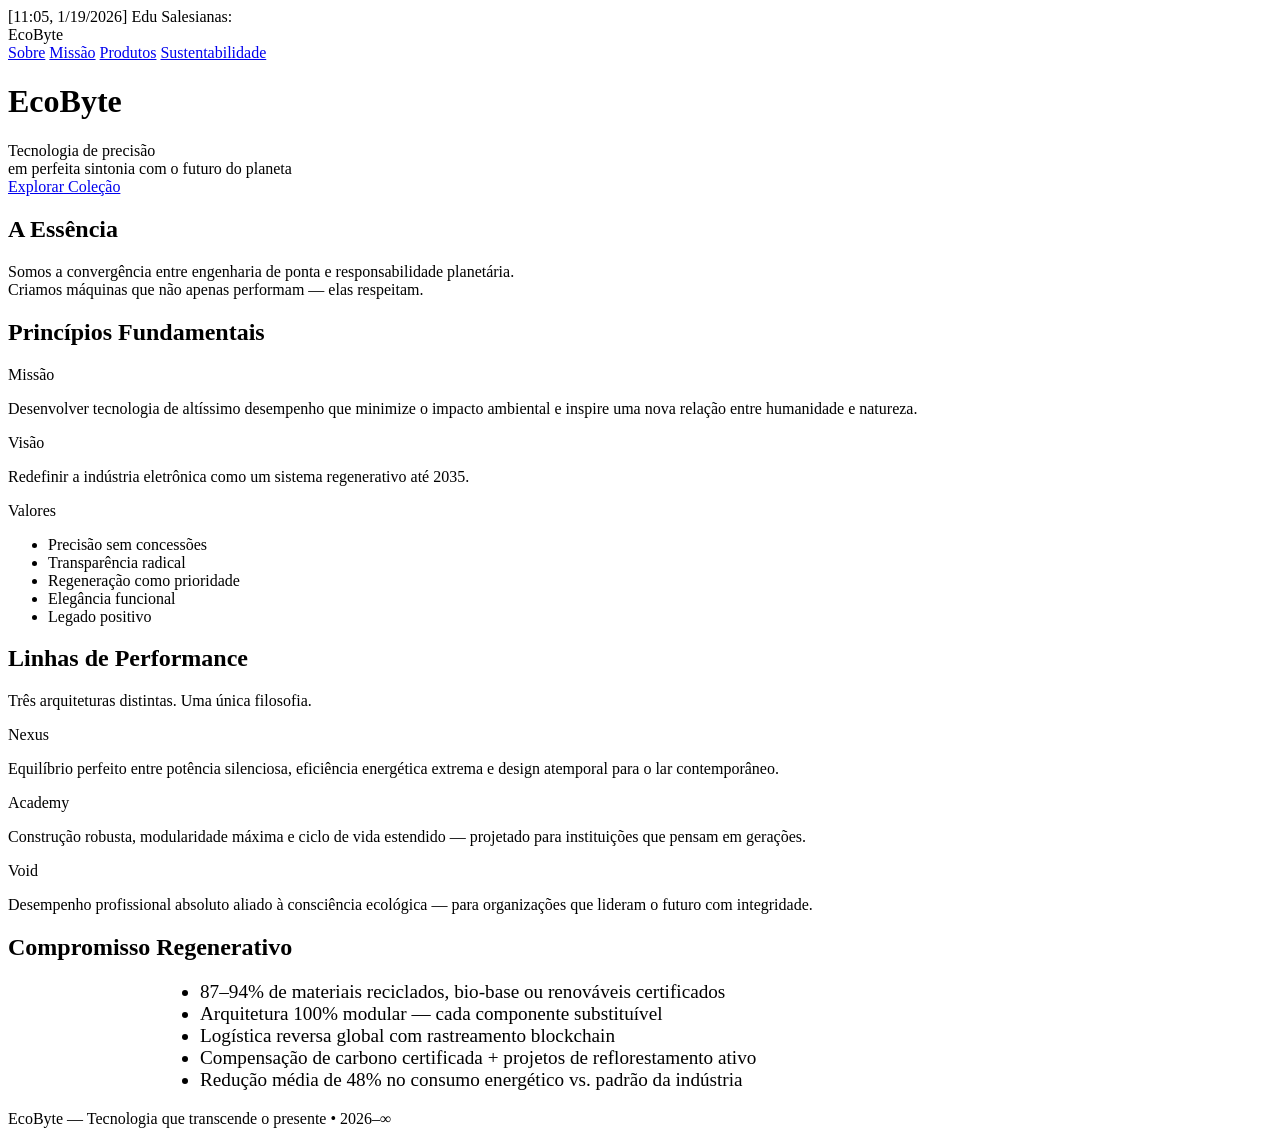
==== index.html @ 2ab2af21 "Update and rename ecobyte.index.html to index.html" ====
[11:05, 1/19/2026] Edu Salesianas: <!DOCTYPE html>
<html lang="pt-BR">
<head>
  <meta charset="UTF-8" />
  <meta name="viewport" content="width=device-width, initial-scale=1.0"/>
  <title>EcoByte • Tecnologia Consciente</title>

  <link rel="preconnect" href="https://fonts.googleapis.com">
  <link rel="preconnect" href="https://fonts.gstatic.com" crossorigin>
  <link href="https://fonts.googleapis.com/css2?family=Syne:wght@400;500;600;700;800&family=Space+Grotesk:wght@300;400;500;600;700&display=swap" rel="stylesheet">

  <style>
    :root {
      --cyan-deep:     #00c2d1;
      --cyan-medium:   #00e0f0;
      --cyan-soft:     #4df0ff;
      --dark-bg:       #0a1115;
      --dark-900:      #0f1a22;
      --dark-800:      #15252f;
      --text-primary:  #f0f9ff;
      --text-secondary:#a3c9d4;…
[11:05, 1/19/2026] Edu Salesianas: <!DOCTYPE html>
<html lang="pt-BR">
<head>
  <meta charset="UTF-8" />
  <meta name="viewport" content="width=device-width, initial-scale=1.0"/>
  <title>EcoByte • Tecnologia Consciente</title>

  <link rel="preconnect" href="https://fonts.googleapis.com">
  <link rel="preconnect" href="https://fonts.gstatic.com" crossorigin>
  <link href="https://fonts.googleapis.com/css2?family=Syne:wght@400;500;600;700;800&family=Space+Grotesk:wght@300;400;500;600;700&display=swap" rel="stylesheet">

  <style>
    :root {
      --cyan-deep:     #00c2d1;
      --cyan-medium:   #00e0f0;
      --cyan-soft:     #4df0ff;
      --dark-bg:       #0a1115;
      --dark-900:      #0f1a22;
      --dark-800:      #15252f;
      --text-primary:  #f0f9ff;
      --text-secondary:#a3c9d4;
      --accent-glow:   rgba(0, 194, 209, 0.18);
    }

    * {
      margin: 0;
      padding: 0;
      box-sizing: border-box;
    }

    body {
      background: var(--dark-bg);
      color: var(--text-primary);
      font-family: 'Space Grotesk', system-ui, sans-serif;
      line-height: 1.6;
      overflow-x: hidden;
    }

    /* Subtle animated background */
    body::before {
      content: "";
      position: fixed;
      inset: 0;
      background: radial-gradient(circle at 20% 30%, var(--accent-glow) 0%, transparent 40%),
                  radial-gradient(circle at 80% 70%, rgba(77,240,255,0.08) 0%, transparent 45%);
      pointer-events: none;
      z-index: -1;
      animation: breathe 18s ease-in-out infinite alternate;
    }

    @keyframes breathe {
      0%   { opacity: 0.6; transform: scale(1); }
      100% { opacity: 0.9; transform: scale(1.05); }
    }

    /* Navigation - Elegant & Minimal */
    nav {
      position: fixed;
      top: 0;
      left: 0;
      right: 0;
      height: 90px;
      display: flex;
      align-items: center;
      justify-content: space-between;
      padding: 0 7vw;
      background: rgba(10,17,21,0.75);
      backdrop-filter: blur(16px);
      border-bottom: 1px solid rgba(0,194,209,0.12);
      z-index: 1000;
      transition: all 0.4s ease;
    }

    nav.scrolled {
      background: rgba(10,17,21,0.92);
      height: 80px;
    }

    .logo {
      font-family: 'Syne', sans-serif;
      font-size: 2.1rem;
      font-weight: 800;
      letter-spacing: -1px;
      background: linear-gradient(90deg, var(--cyan-deep), var(--cyan-medium));
      -webkit-background-clip: text;
      background-clip: text;
      color: transparent;
    }

    .nav-links {
      display: flex;
      gap: 4.2rem;
    }

    .nav-links a {
      color: var(--text-secondary);
      text-decoration: none;
      font-weight: 500;
      font-size: 1.05rem;
      letter-spacing: 0.5px;
      position: relative;
      transition: color 0.4s ease;
    }

    .nav-links a::after {
      content: '';
      position: absolute;
      width: 0;
      height: 1.5px;
      bottom: -6px;
      left: 0;
      background: var(--cyan-medium);
      transition: width 0.5s cubic-bezier(0.22, 0.61, 0.36, 1);
    }

    .nav-links a:hover,
    .nav-links a.active {
      color: var(--text-primary);
    }

    .nav-links a:hover::after,
    .nav-links a.active::after {
      width: 100%;
    }

    /* Hero */
    .hero {
      min-height: 100vh;
      display: flex;
      align-items: center;
      justify-content: center;
      text-align: center;
      padding: 0 6vw;
    }

    .hero-content {
      max-width: 980px;
    }

    .hero h1 {
      font-family: 'Syne', sans-serif;
      font-size: clamp(4.2rem, 10vw, 8.8rem);
      font-weight: 800;
      line-height: 0.88;
      letter-spacing: -3px;
      background: linear-gradient(90deg, #ffffff, var(--cyan-soft), #ffffff);
      -webkit-background-clip: text;
      background-clip: text;
      color: transparent;
      margin-bottom: 1.8rem;
    }

    .hero .subtitle {
      font-size: clamp(1.5rem, 3.5vw, 2.1rem);
      color: var(--text-secondary);
      font-weight: 300;
      max-width: 720px;
      margin: 0 auto 3.5rem;
      letter-spacing: 0.8px;
    }

    .btn-premium {
      display: inline-block;
      padding: 1.1rem 3rem;
      background: transparent;
      border: 1.5px solid var(--cyan-deep);
      color: var(--cyan-medium);
      font-family: 'Syne', sans-serif;
      font-weight: 600;
      font-size: 1.15rem;
      letter-spacing: 2px;
      text-transform: uppercase;
      text-decoration: none;
      transition: all 0.5s cubic-bezier(0.22, 0.61, 0.36, 1);
      position: relative;
      overflow: hidden;
    }

    .btn-premium::before {
      content: '';
      position: absolute;
      top: 0;
      left: -100%;
      width: 100%;
      height: 100%;
      background: linear-gradient(90deg, transparent, rgba(0,194,209,0.15), transparent);
      transition: left 0.7s ease;
    }

    .btn-premium:hover::before {
      left: 100%;
    }

    .btn-premium:hover {
      color: white;
      background: rgba(0,194,209,0.12);
      box-shadow: 0 0 40px rgba(0,194,209,0.25);
    }

    /* Sections */
    section {
      padding: 14vh 7vw;
      max-width: 1400px;
      margin: 0 auto;
    }

    h2 {
      font-family: 'Syne', sans-serif;
      font-size: clamp(3.4rem, 7vw, 6.2rem);
      font-weight: 800;
      color: transparent;
      background: linear-gradient(90deg, var(--cyan-deep), var(--cyan-medium));
      -webkit-background-clip: text;
      background-clip: text;
      margin-bottom: 3.5rem;
      line-height: 0.9;
    }

    .section-lead {
      font-size: 1.35rem;
      color: var(--text-secondary);
      max-width: 780px;
      margin-bottom: 4rem;
      font-weight: 300;
      line-height: 1.7;
    }

    /* Cards - Glassmorphism elegant */
    .cards-grid {
      display: grid;
      grid-template-columns: repeat(auto-fit, minmax(380px, 1fr));
      gap: 3rem;
    }

    .card-glass {
      background: rgba(21,37,47,0.45);
      backdrop-filter: blur(16px);
      border: 1px solid rgba(0,194,209,0.18);
      border-radius: 8px;
      padding: 2.8rem;
      transition: all 0.5s ease;
    }

    .card-glass:hover {
      transform: translateY(-12px);
      border-color: var(--cyan-medium);
      box-shadow: 0 20px 60px rgba(0,194,209,0.15);
    }

    .card-title {
      font-family: 'Syne', sans-serif;
      font-size: 2.1rem;
      font-weight: 700;
      color: var(--cyan-soft);
      margin-bottom: 1.3rem;
    }

    /* List style elegant */
    .elegant-list {
      list-style: none;
      display: grid;
      gap: 1.3rem;
      font-size: 1.15rem;
      color: var(--text-secondary);
    }

    .elegant-list li {
      position: relative;
      padding-left: 2.2rem;
    }

    .elegant-list li::before {
      content: "•";
      position: absolute;
      left: 0;
      color: var(--cyan-medium);
      font-size: 1.6rem;
      line-height: 1;
    }

    /* Footer */
    footer {
      text-align: center;
      padding: 8vh 7vw 5vh;
      color: var(--text-secondary);
      font-size: 0.98rem;
      border-top: 1px solid rgba(0,194,209,0.12);
    }
  </style>
</head>
<body>

<nav id="nav">
  <div class="logo">EcoByte</div>
  <div class="nav-links">
    <a href="#sobre">Sobre</a>
    <a href="#missao">Missão</a>
    <a href="#produtos">Produtos</a>
    <a href="#sustentabilidade">Sustentabilidade</a>
  </div>
</nav>

<div class="hero">
  <div class="hero-content">
    <h1>EcoByte</h1>
    <div class="subtitle">Tecnologia de precisão<br>em perfeita sintonia com o futuro do planeta</div>
    
    <a href="#produtos" class="btn-premium">Explorar Coleção</a>
  </div>
</div>

<section id="sobre">
  <h2>A Essência</h2>
  <p class="section-lead">
    Somos a convergência entre engenharia de ponta e responsabilidade planetária.<br>
    Criamos máquinas que não apenas performam — elas respeitam.
  </p>
</section>

<section id="missao">
  <h2>Princípios Fundamentais</h2>
  <div class="cards-grid">
    <div class="card-glass">
      <div class="card-title">Missão</div>
      <p>Desenvolver tecnologia de altíssimo desempenho que minimize o impacto ambiental e inspire uma nova relação entre humanidade e natureza.</p>
    </div>
    
    <div class="card-glass">
      <div class="card-title">Visão</div>
      <p>Redefinir a indústria eletrônica como um sistema regenerativo até 2035.</p>
    </div>
    
    <div class="card-glass">
      <div class="card-title">Valores</div>
      <ul class="elegant-list">
        <li>Precisão sem concessões</li>
        <li>Transparência radical</li>
        <li>Regeneração como prioridade</li>
        <li>Elegância funcional</li>
        <li>Legado positivo</li>
      </ul>
    </div>
  </div>
</section>

<section id="produtos">
  <h2>Linhas de Performance</h2>
  <p class="section-lead">Três arquiteturas distintas. Uma única filosofia.</p>
  
  <div class="cards-grid">
    <div class="card-glass">
      <div class="card-title">Nexus</div>
      <p>Equilíbrio perfeito entre potência silenciosa, eficiência energética extrema e design atemporal para o lar contemporâneo.</p>
    </div>

    <div class="card-glass">
      <div class="card-title">Academy</div>
      <p>Construção robusta, modularidade máxima e ciclo de vida estendido — projetado para instituições que pensam em gerações.</p>
    </div>

    <div class="card-glass">
      <div class="card-title">Void</div>
      <p>Desempenho profissional absoluto aliado à consciência ecológica — para organizações que lideram o futuro com integridade.</p>
    </div>
  </div>
</section>

<section id="sustentabilidade">
  <h2>Compromisso Regenerativo</h2>
  <div class="card-glass" style="max-width: 960px; margin: 0 auto;">
    <ul class="elegant-list" style="font-size: 1.2rem;">
      <li>87–94% de materiais reciclados, bio-base ou renováveis certificados</li>
      <li>Arquitetura 100% modular — cada componente substituível</li>
      <li>Logística reversa global com rastreamento blockchain</li>
      <li>Compensação de carbono certificada + projetos de reflorestamento ativo</li>
      <li>Redução média de 48% no consumo energético vs. padrão da indústria</li>
    </ul>
  </div>
</section>

<footer>
  <p>EcoByte — Tecnologia que transcende o presente • 2026–∞</p>
</footer>

<script>
// Navbar scroll effect
window.addEventListener('scroll', () => {
  const nav = document.getElementById('nav');
  if (window.scrollY > 100) {
    nav.classList.add('scrolled');
  } else {
    nav.classList.remove('scrolled');
  }
});
</script>
</body>
</html>
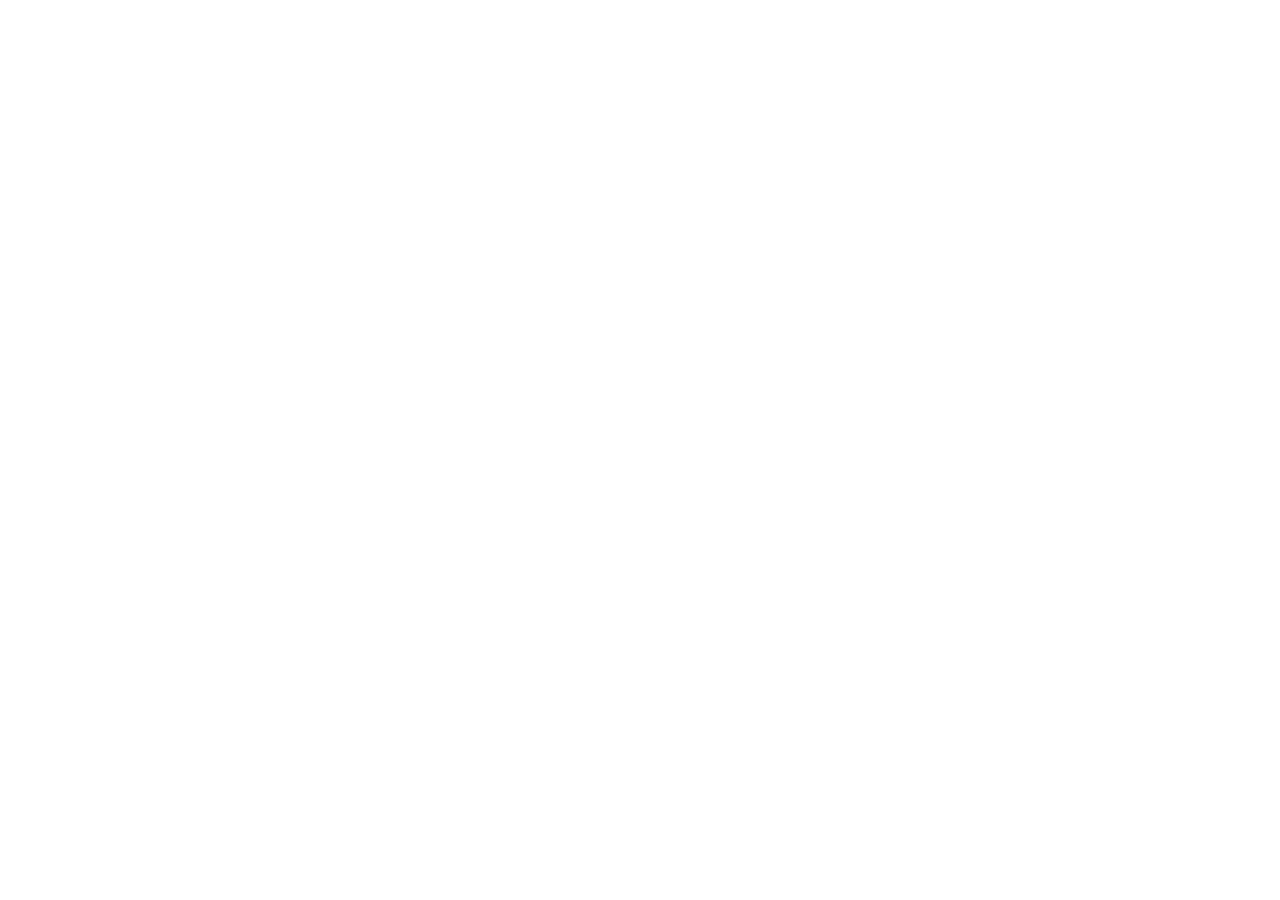
==== commit f6720927: "Add files via upload" ====
--- a/index.html
+++ b/index.html
@@ -1,418 +1,19 @@
-[11:05, 1/19/2026] Edu Salesianas: <!DOCTYPE html>
-<html lang="pt-BR">
-<head>
-  <meta charset="UTF-8" />
-  <meta name="viewport" content="width=device-width, initial-scale=1.0"/>
-  <title>EcoByte • Tecnologia Consciente</title>
-
-  <link rel="preconnect" href="https://fonts.googleapis.com">
-  <link rel="preconnect" href="https://fonts.gstatic.com" crossorigin>
-  <link href="https://fonts.googleapis.com/css2?family=Syne:wght@400;500;600;700;800&family=Space+Grotesk:wght@300;400;500;600;700&display=swap" rel="stylesheet">
-
-  <style>
-    :root {
-      --cyan-deep:     #00c2d1;
-      --cyan-medium:   #00e0f0;
-      --cyan-soft:     #4df0ff;
-      --dark-bg:       #0a1115;
-      --dark-900:      #0f1a22;
-      --dark-800:      #15252f;
-      --text-primary:  #f0f9ff;
-      --text-secondary:#a3c9d4;…
-[11:05, 1/19/2026] Edu Salesianas: <!DOCTYPE html>
-<html lang="pt-BR">
-<head>
-  <meta charset="UTF-8" />
-  <meta name="viewport" content="width=device-width, initial-scale=1.0"/>
-  <title>EcoByte • Tecnologia Consciente</title>
-
-  <link rel="preconnect" href="https://fonts.googleapis.com">
-  <link rel="preconnect" href="https://fonts.gstatic.com" crossorigin>
-  <link href="https://fonts.googleapis.com/css2?family=Syne:wght@400;500;600;700;800&family=Space+Grotesk:wght@300;400;500;600;700&display=swap" rel="stylesheet">
-
-  <style>
-    :root {
-      --cyan-deep:     #00c2d1;
-      --cyan-medium:   #00e0f0;
-      --cyan-soft:     #4df0ff;
-      --dark-bg:       #0a1115;
-      --dark-900:      #0f1a22;
-      --dark-800:      #15252f;
-      --text-primary:  #f0f9ff;
-      --text-secondary:#a3c9d4;
-      --accent-glow:   rgba(0, 194, 209, 0.18);
-    }
-
-    * {
-      margin: 0;
-      padding: 0;
-      box-sizing: border-box;
-    }
-
-    body {
-      background: var(--dark-bg);
-      color: var(--text-primary);
-      font-family: 'Space Grotesk', system-ui, sans-serif;
-      line-height: 1.6;
-      overflow-x: hidden;
-    }
-
-    /* Subtle animated background */
-    body::before {
-      content: "";
-      position: fixed;
-      inset: 0;
-      background: radial-gradient(circle at 20% 30%, var(--accent-glow) 0%, transparent 40%),
-                  radial-gradient(circle at 80% 70%, rgba(77,240,255,0.08) 0%, transparent 45%);
-      pointer-events: none;
-      z-index: -1;
-      animation: breathe 18s ease-in-out infinite alternate;
-    }
-
-    @keyframes breathe {
-      0%   { opacity: 0.6; transform: scale(1); }
-      100% { opacity: 0.9; transform: scale(1.05); }
-    }
-
-    /* Navigation - Elegant & Minimal */
-    nav {
-      position: fixed;
-      top: 0;
-      left: 0;
-      right: 0;
-      height: 90px;
-      display: flex;
-      align-items: center;
-      justify-content: space-between;
-      padding: 0 7vw;
-      background: rgba(10,17,21,0.75);
-      backdrop-filter: blur(16px);
-      border-bottom: 1px solid rgba(0,194,209,0.12);
-      z-index: 1000;
-      transition: all 0.4s ease;
-    }
-
-    nav.scrolled {
-      background: rgba(10,17,21,0.92);
-      height: 80px;
-    }
-
-    .logo {
-      font-family: 'Syne', sans-serif;
-      font-size: 2.1rem;
-      font-weight: 800;
-      letter-spacing: -1px;
-      background: linear-gradient(90deg, var(--cyan-deep), var(--cyan-medium));
-      -webkit-background-clip: text;
-      background-clip: text;
-      color: transparent;
-    }
-
-    .nav-links {
-      display: flex;
-      gap: 4.2rem;
-    }
-
-    .nav-links a {
-      color: var(--text-secondary);
-      text-decoration: none;
-      font-weight: 500;
-      font-size: 1.05rem;
-      letter-spacing: 0.5px;
-      position: relative;
-      transition: color 0.4s ease;
-    }
-
-    .nav-links a::after {
-      content: '';
-      position: absolute;
-      width: 0;
-      height: 1.5px;
-      bottom: -6px;
-      left: 0;
-      background: var(--cyan-medium);
-      transition: width 0.5s cubic-bezier(0.22, 0.61, 0.36, 1);
-    }
-
-    .nav-links a:hover,
-    .nav-links a.active {
-      color: var(--text-primary);
-    }
-
-    .nav-links a:hover::after,
-    .nav-links a.active::after {
-      width: 100%;
-    }
-
-    /* Hero */
-    .hero {
-      min-height: 100vh;
-      display: flex;
-      align-items: center;
-      justify-content: center;
-      text-align: center;
-      padding: 0 6vw;
-    }
-
-    .hero-content {
-      max-width: 980px;
-    }
-
-    .hero h1 {
-      font-family: 'Syne', sans-serif;
-      font-size: clamp(4.2rem, 10vw, 8.8rem);
-      font-weight: 800;
-      line-height: 0.88;
-      letter-spacing: -3px;
-      background: linear-gradient(90deg, #ffffff, var(--cyan-soft), #ffffff);
-      -webkit-background-clip: text;
-      background-clip: text;
-      color: transparent;
-      margin-bottom: 1.8rem;
-    }
-
-    .hero .subtitle {
-      font-size: clamp(1.5rem, 3.5vw, 2.1rem);
-      color: var(--text-secondary);
-      font-weight: 300;
-      max-width: 720px;
-      margin: 0 auto 3.5rem;
-      letter-spacing: 0.8px;
-    }
-
-    .btn-premium {
-      display: inline-block;
-      padding: 1.1rem 3rem;
-      background: transparent;
-      border: 1.5px solid var(--cyan-deep);
-      color: var(--cyan-medium);
-      font-family: 'Syne', sans-serif;
-      font-weight: 600;
-      font-size: 1.15rem;
-      letter-spacing: 2px;
-      text-transform: uppercase;
-      text-decoration: none;
-      transition: all 0.5s cubic-bezier(0.22, 0.61, 0.36, 1);
-      position: relative;
-      overflow: hidden;
-    }
-
-    .btn-premium::before {
-      content: '';
-      position: absolute;
-      top: 0;
-      left: -100%;
-      width: 100%;
-      height: 100%;
-      background: linear-gradient(90deg, transparent, rgba(0,194,209,0.15), transparent);
-      transition: left 0.7s ease;
-    }
-
-    .btn-premium:hover::before {
-      left: 100%;
-    }
-
-    .btn-premium:hover {
-      color: white;
-      background: rgba(0,194,209,0.12);
-      box-shadow: 0 0 40px rgba(0,194,209,0.25);
-    }
-
-    /* Sections */
-    section {
-      padding: 14vh 7vw;
-      max-width: 1400px;
-      margin: 0 auto;
-    }
-
-    h2 {
-      font-family: 'Syne', sans-serif;
-      font-size: clamp(3.4rem, 7vw, 6.2rem);
-      font-weight: 800;
-      color: transparent;
-      background: linear-gradient(90deg, var(--cyan-deep), var(--cyan-medium));
-      -webkit-background-clip: text;
-      background-clip: text;
-      margin-bottom: 3.5rem;
-      line-height: 0.9;
-    }
-
-    .section-lead {
-      font-size: 1.35rem;
-      color: var(--text-secondary);
-      max-width: 780px;
-      margin-bottom: 4rem;
-      font-weight: 300;
-      line-height: 1.7;
-    }
-
-    /* Cards - Glassmorphism elegant */
-    .cards-grid {
-      display: grid;
-      grid-template-columns: repeat(auto-fit, minmax(380px, 1fr));
-      gap: 3rem;
-    }
-
-    .card-glass {
-      background: rgba(21,37,47,0.45);
-      backdrop-filter: blur(16px);
-      border: 1px solid rgba(0,194,209,0.18);
-      border-radius: 8px;
-      padding: 2.8rem;
-      transition: all 0.5s ease;
-    }
-
-    .card-glass:hover {
-      transform: translateY(-12px);
-      border-color: var(--cyan-medium);
-      box-shadow: 0 20px 60px rgba(0,194,209,0.15);
-    }
-
-    .card-title {
-      font-family: 'Syne', sans-serif;
-      font-size: 2.1rem;
-      font-weight: 700;
-      color: var(--cyan-soft);
-      margin-bottom: 1.3rem;
-    }
-
-    /* List style elegant */
-    .elegant-list {
-      list-style: none;
-      display: grid;
-      gap: 1.3rem;
-      font-size: 1.15rem;
-      color: var(--text-secondary);
-    }
-
-    .elegant-list li {
-      position: relative;
-      padding-left: 2.2rem;
-    }
-
-    .elegant-list li::before {
-      content: "•";
-      position: absolute;
-      left: 0;
-      color: var(--cyan-medium);
-      font-size: 1.6rem;
-      line-height: 1;
-    }
-
-    /* Footer */
-    footer {
-      text-align: center;
-      padding: 8vh 7vw 5vh;
-      color: var(--text-secondary);
-      font-size: 0.98rem;
-      border-top: 1px solid rgba(0,194,209,0.12);
-    }
-  </style>
-</head>
-<body>
-
-<nav id="nav">
-  <div class="logo">EcoByte</div>
-  <div class="nav-links">
-    <a href="#sobre">Sobre</a>
-    <a href="#missao">Missão</a>
-    <a href="#produtos">Produtos</a>
-    <a href="#sustentabilidade">Sustentabilidade</a>
-  </div>
-</nav>
-
-<div class="hero">
-  <div class="hero-content">
-    <h1>EcoByte</h1>
-    <div class="subtitle">Tecnologia de precisão<br>em perfeita sintonia com o futuro do planeta</div>
-    
-    <a href="#produtos" class="btn-premium">Explorar Coleção</a>
-  </div>
-</div>
-
-<section id="sobre">
-  <h2>A Essência</h2>
-  <p class="section-lead">
-    Somos a convergência entre engenharia de ponta e responsabilidade planetária.<br>
-    Criamos máquinas que não apenas performam — elas respeitam.
-  </p>
-</section>
-
-<section id="missao">
-  <h2>Princípios Fundamentais</h2>
-  <div class="cards-grid">
-    <div class="card-glass">
-      <div class="card-title">Missão</div>
-      <p>Desenvolver tecnologia de altíssimo desempenho que minimize o impacto ambiental e inspire uma nova relação entre humanidade e natureza.</p>
-    </div>
-    
-    <div class="card-glass">
-      <div class="card-title">Visão</div>
-      <p>Redefinir a indústria eletrônica como um sistema regenerativo até 2035.</p>
-    </div>
-    
-    <div class="card-glass">
-      <div class="card-title">Valores</div>
-      <ul class="elegant-list">
-        <li>Precisão sem concessões</li>
-        <li>Transparência radical</li>
-        <li>Regeneração como prioridade</li>
-        <li>Elegância funcional</li>
-        <li>Legado positivo</li>
-      </ul>
-    </div>
-  </div>
-</section>
-
-<section id="produtos">
-  <h2>Linhas de Performance</h2>
-  <p class="section-lead">Três arquiteturas distintas. Uma única filosofia.</p>
-  
-  <div class="cards-grid">
-    <div class="card-glass">
-      <div class="card-title">Nexus</div>
-      <p>Equilíbrio perfeito entre potência silenciosa, eficiência energética extrema e design atemporal para o lar contemporâneo.</p>
-    </div>
-
-    <div class="card-glass">
-      <div class="card-title">Academy</div>
-      <p>Construção robusta, modularidade máxima e ciclo de vida estendido — projetado para instituições que pensam em gerações.</p>
-    </div>
-
-    <div class="card-glass">
-      <div class="card-title">Void</div>
-      <p>Desempenho profissional absoluto aliado à consciência ecológica — para organizações que lideram o futuro com integridade.</p>
-    </div>
-  </div>
-</section>
-
-<section id="sustentabilidade">
-  <h2>Compromisso Regenerativo</h2>
-  <div class="card-glass" style="max-width: 960px; margin: 0 auto;">
-    <ul class="elegant-list" style="font-size: 1.2rem;">
-      <li>87–94% de materiais reciclados, bio-base ou renováveis certificados</li>
-      <li>Arquitetura 100% modular — cada componente substituível</li>
-      <li>Logística reversa global com rastreamento blockchain</li>
-      <li>Compensação de carbono certificada + projetos de reflorestamento ativo</li>
-      <li>Redução média de 48% no consumo energético vs. padrão da indústria</li>
-    </ul>
-  </div>
-</section>
-
-<footer>
-  <p>EcoByte — Tecnologia que transcende o presente • 2026–∞</p>
-</footer>
-
-<script>
-// Navbar scroll effect
-window.addEventListener('scroll', () => {
-  const nav = document.getElementById('nav');
-  if (window.scrollY > 100) {
-    nav.classList.add('scrolled');
-  } else {
-    nav.classList.remove('scrolled');
-  }
-});
-</script>
-</body>
-</html>
+<!doctype html>
+<html lang="pt-PT">
+  <head>
+    <meta charset="UTF-8" />
+    <meta name="viewport" content="width=device-width, initial-scale=1.0" />
+    <meta name="description" content="EcoByte - Organização sem fins lucrativos que produz computadores acessíveis para a educação em países subdesenvolvidos." />
+    <meta name="theme-color" content="#0A0F0D" />
+    <link rel="preconnect" href="https://fonts.googleapis.com" />
+    <link rel="preconnect" href="https://fonts.gstatic.com" crossorigin />
+    <link href="https://fonts.googleapis.com/css2?family=Inter:wght@300;400;500;600;700;800&family=Space+Grotesk:wght@400;500;600;700&display=swap" rel="stylesheet" />
+    <link rel="icon" type="image/png" href="./logo.png" />
+    <title>EcoByte • Educação Digital para Todos</title>
+    <script type="module" crossorigin src="./assets/index-D_yF2fng.js"></script>
+    <link rel="stylesheet" crossorigin href="./assets/index-6c_Dmfld.css">
+  </head>
+  <body>
+    <div id="root"></div>
+  </body>
+</html>
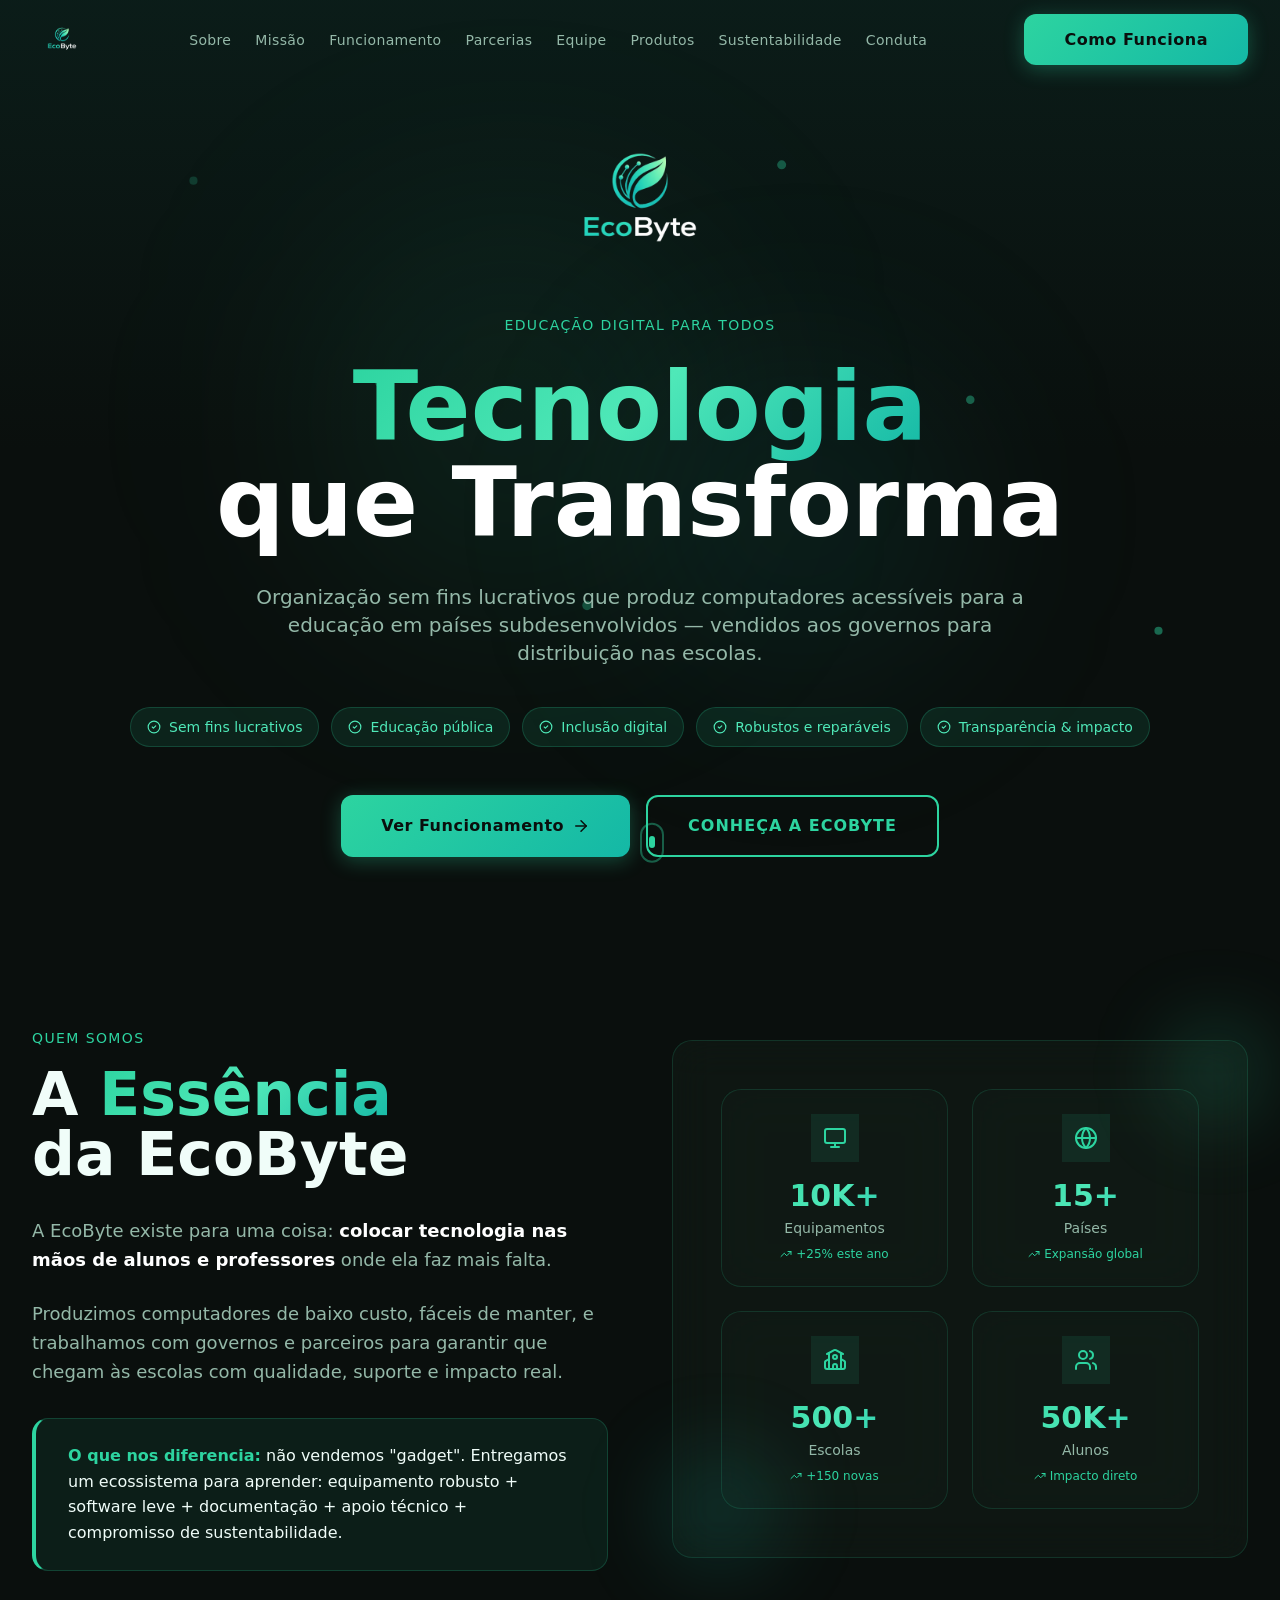
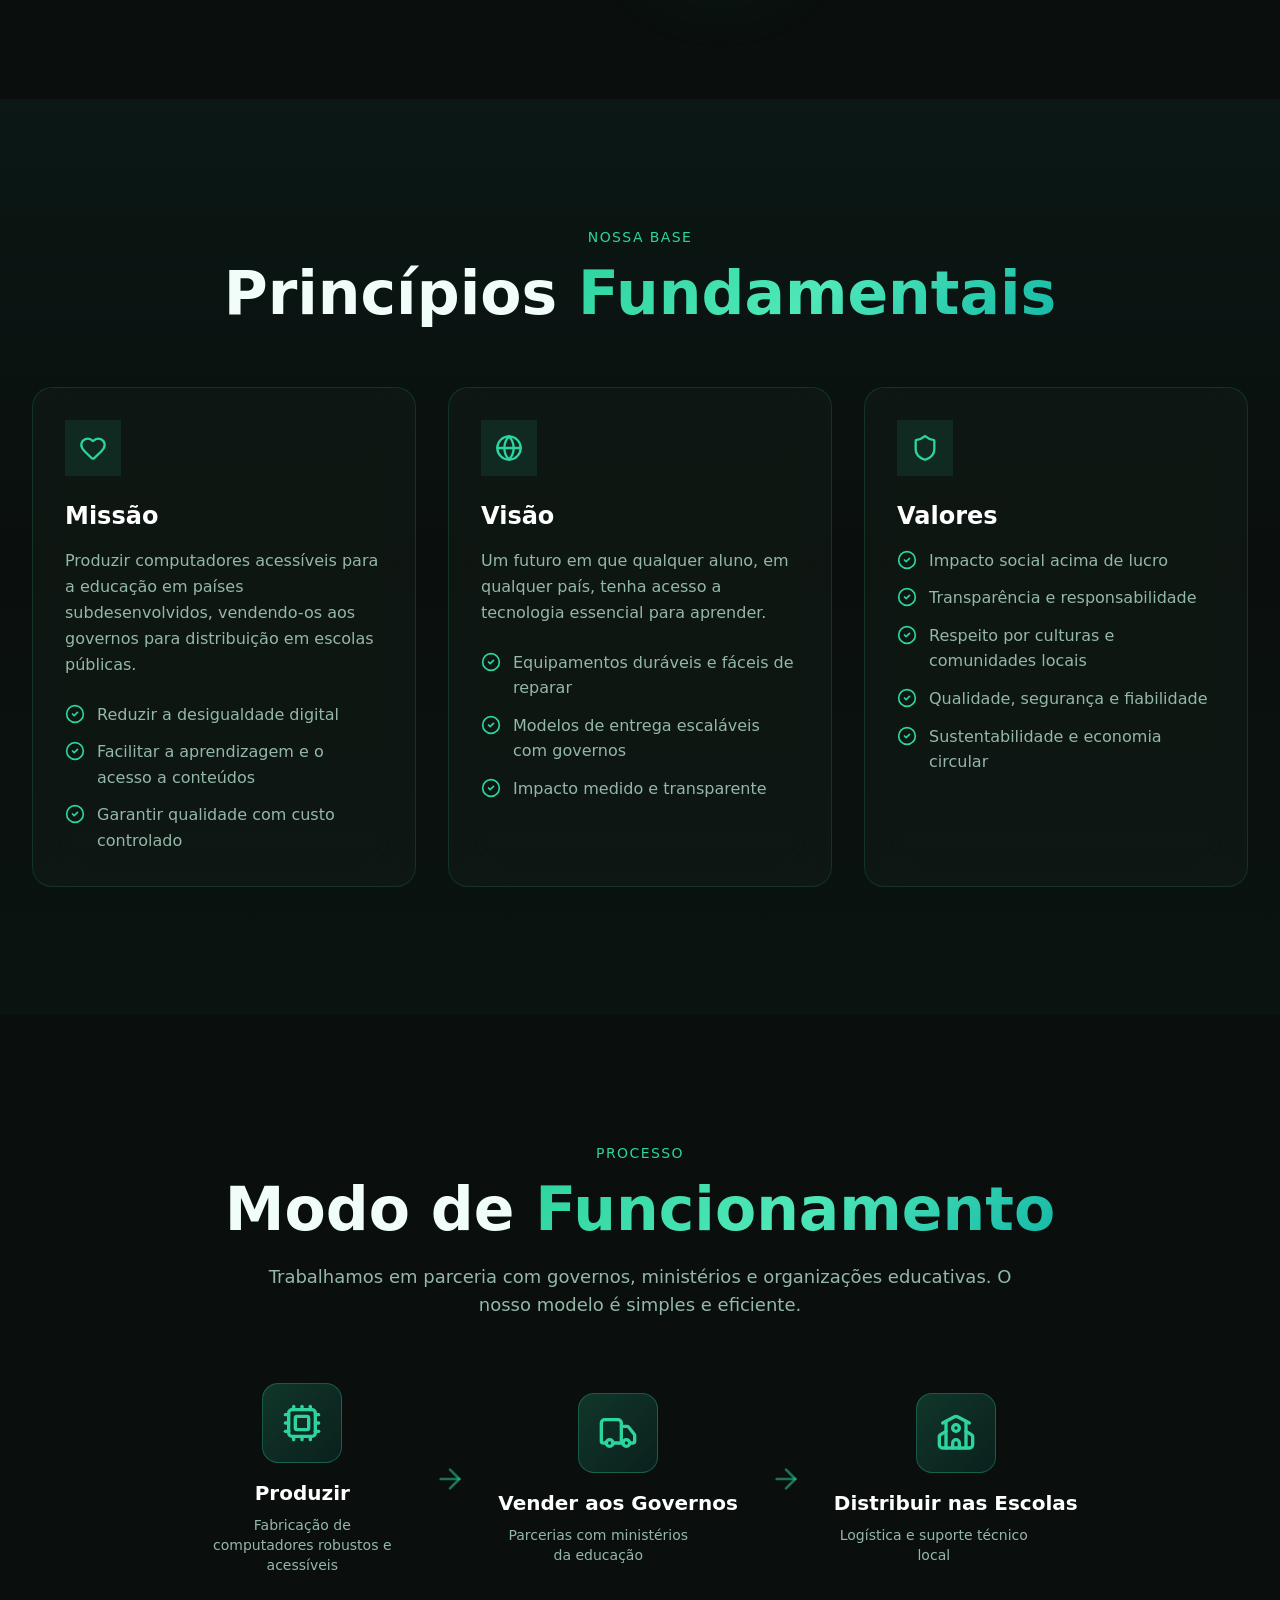
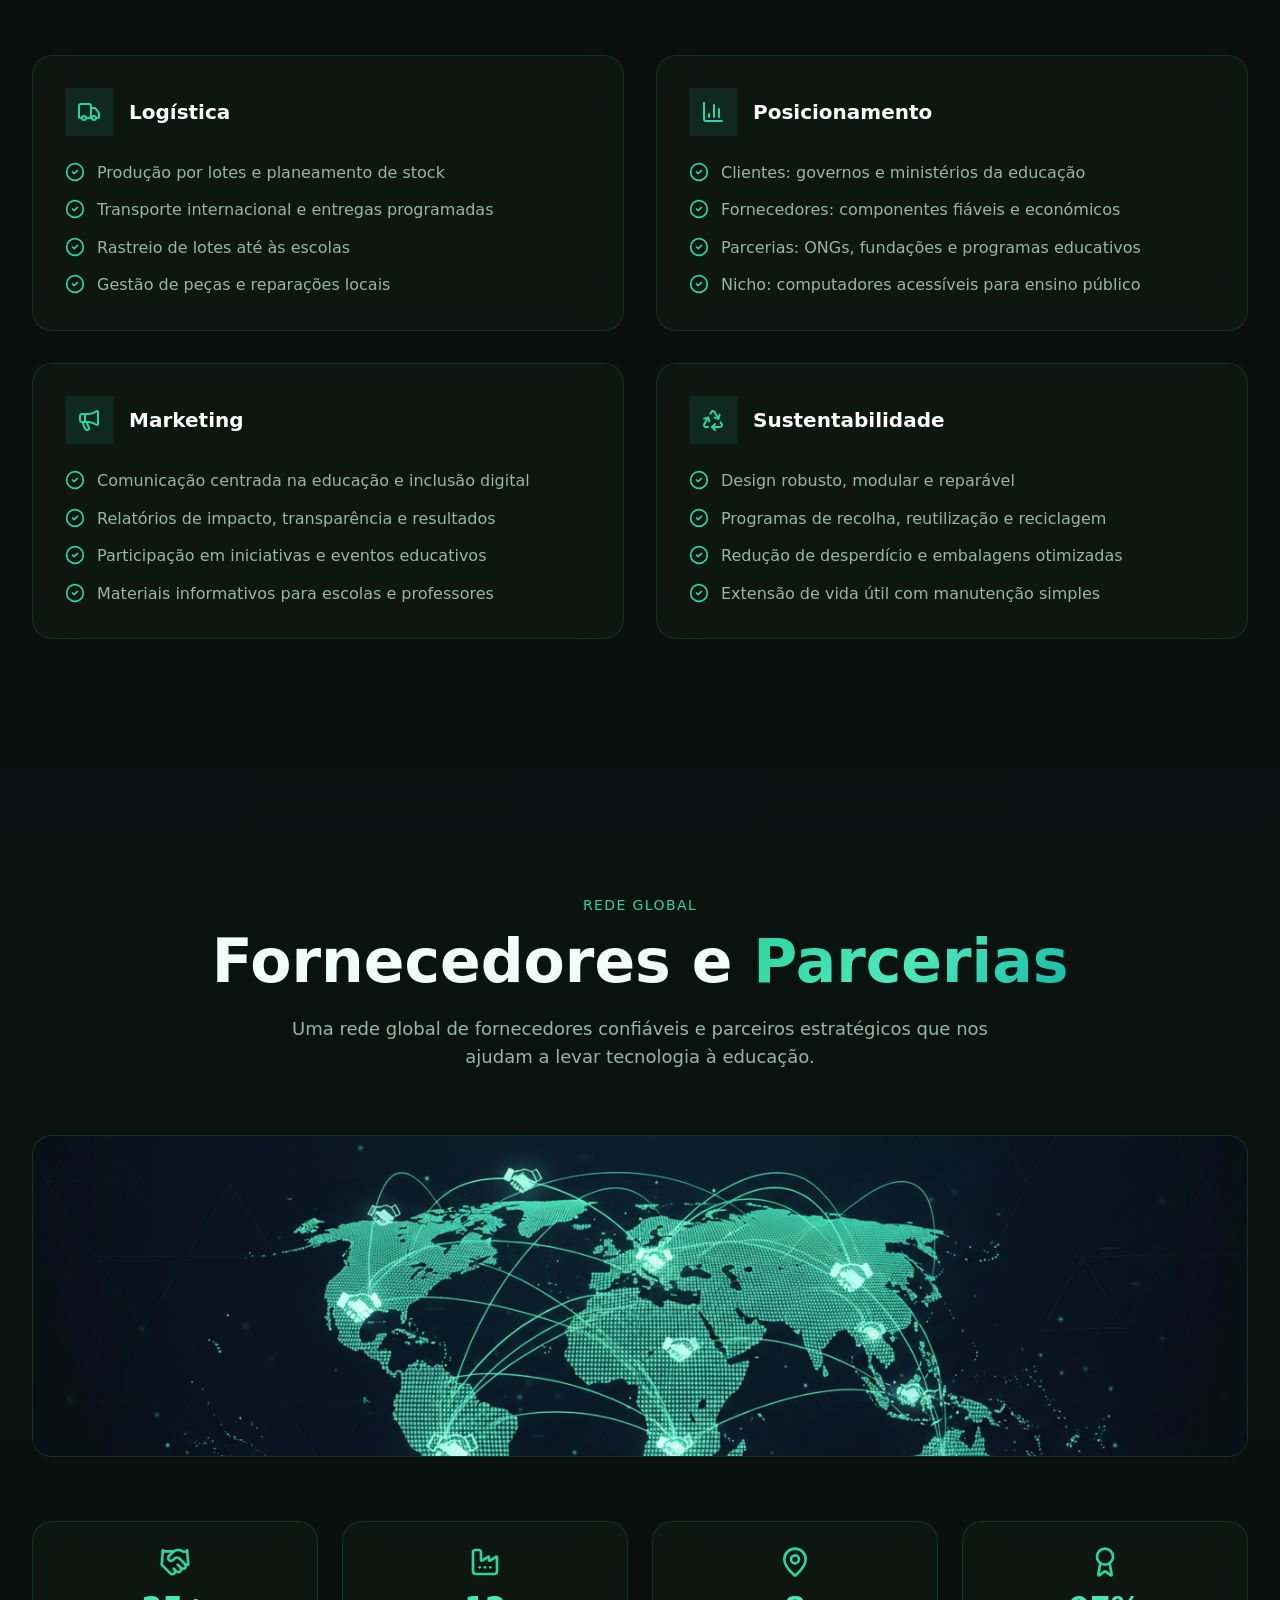
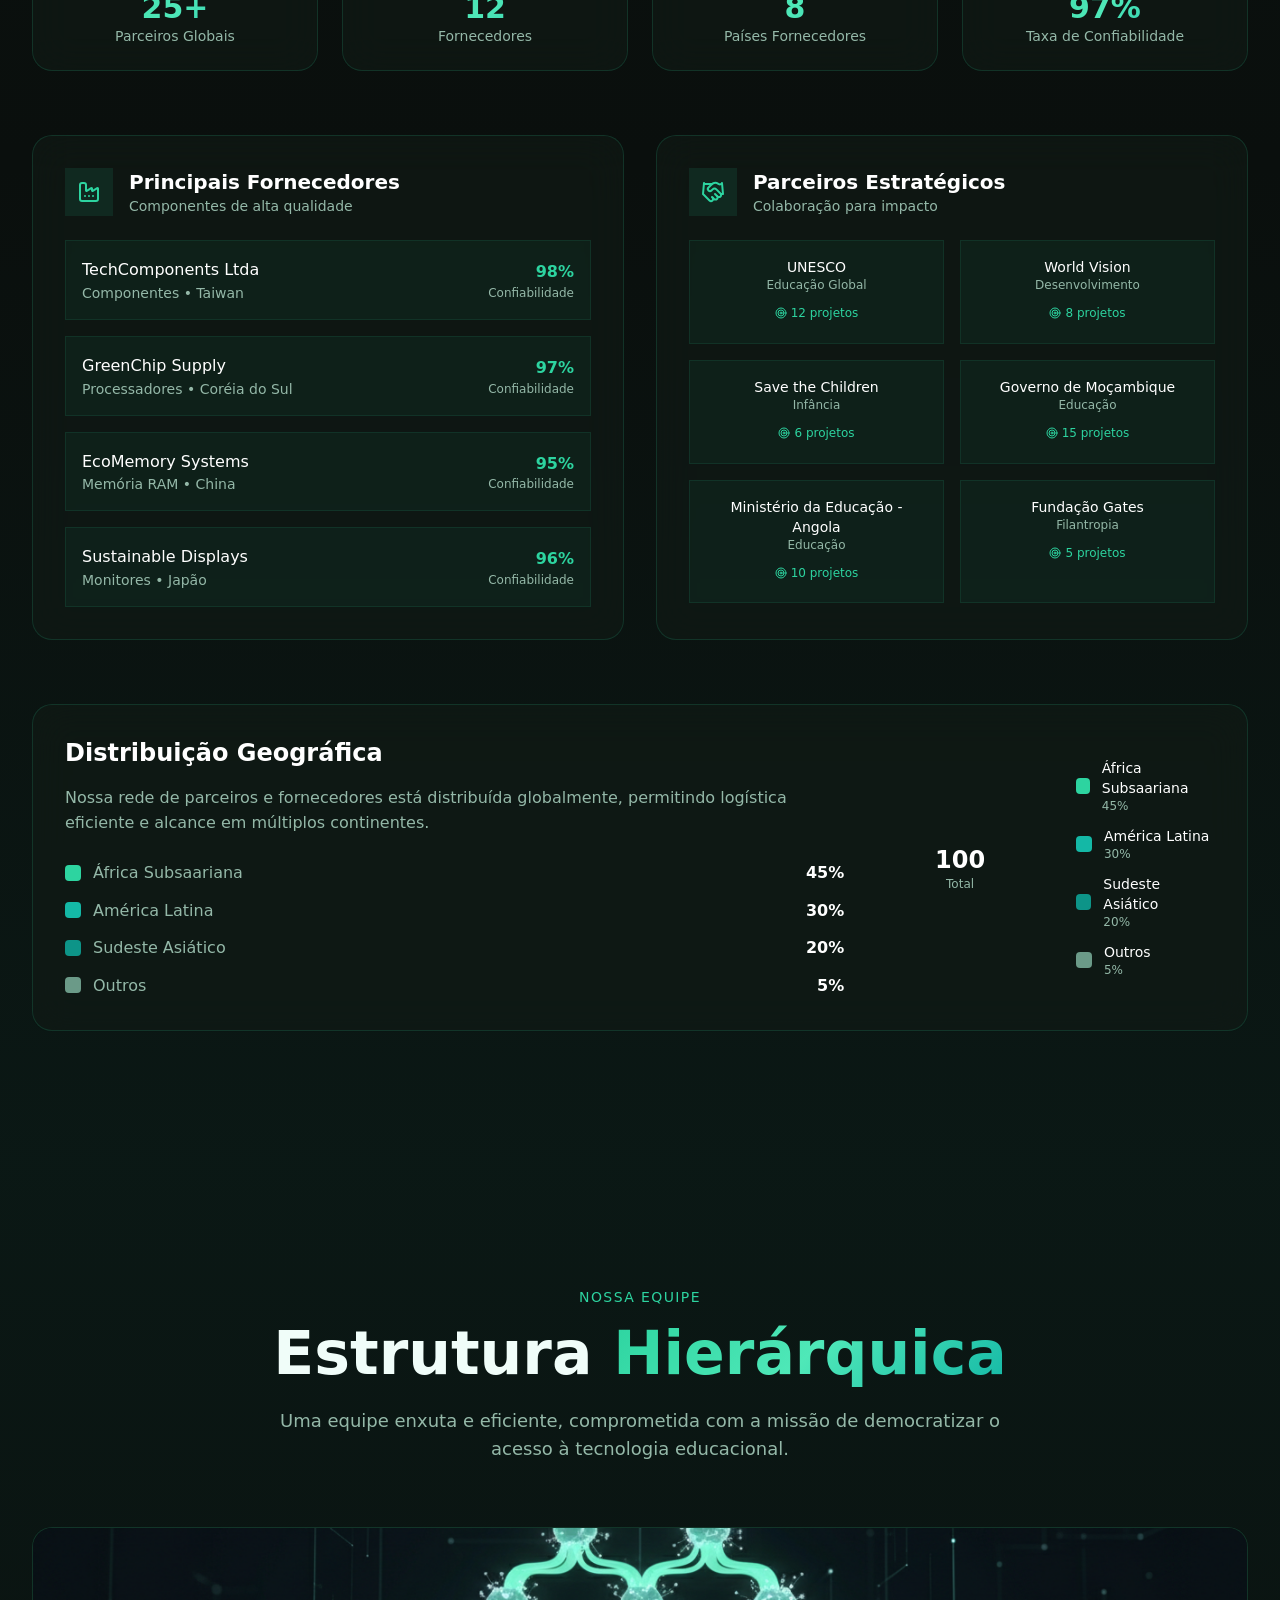
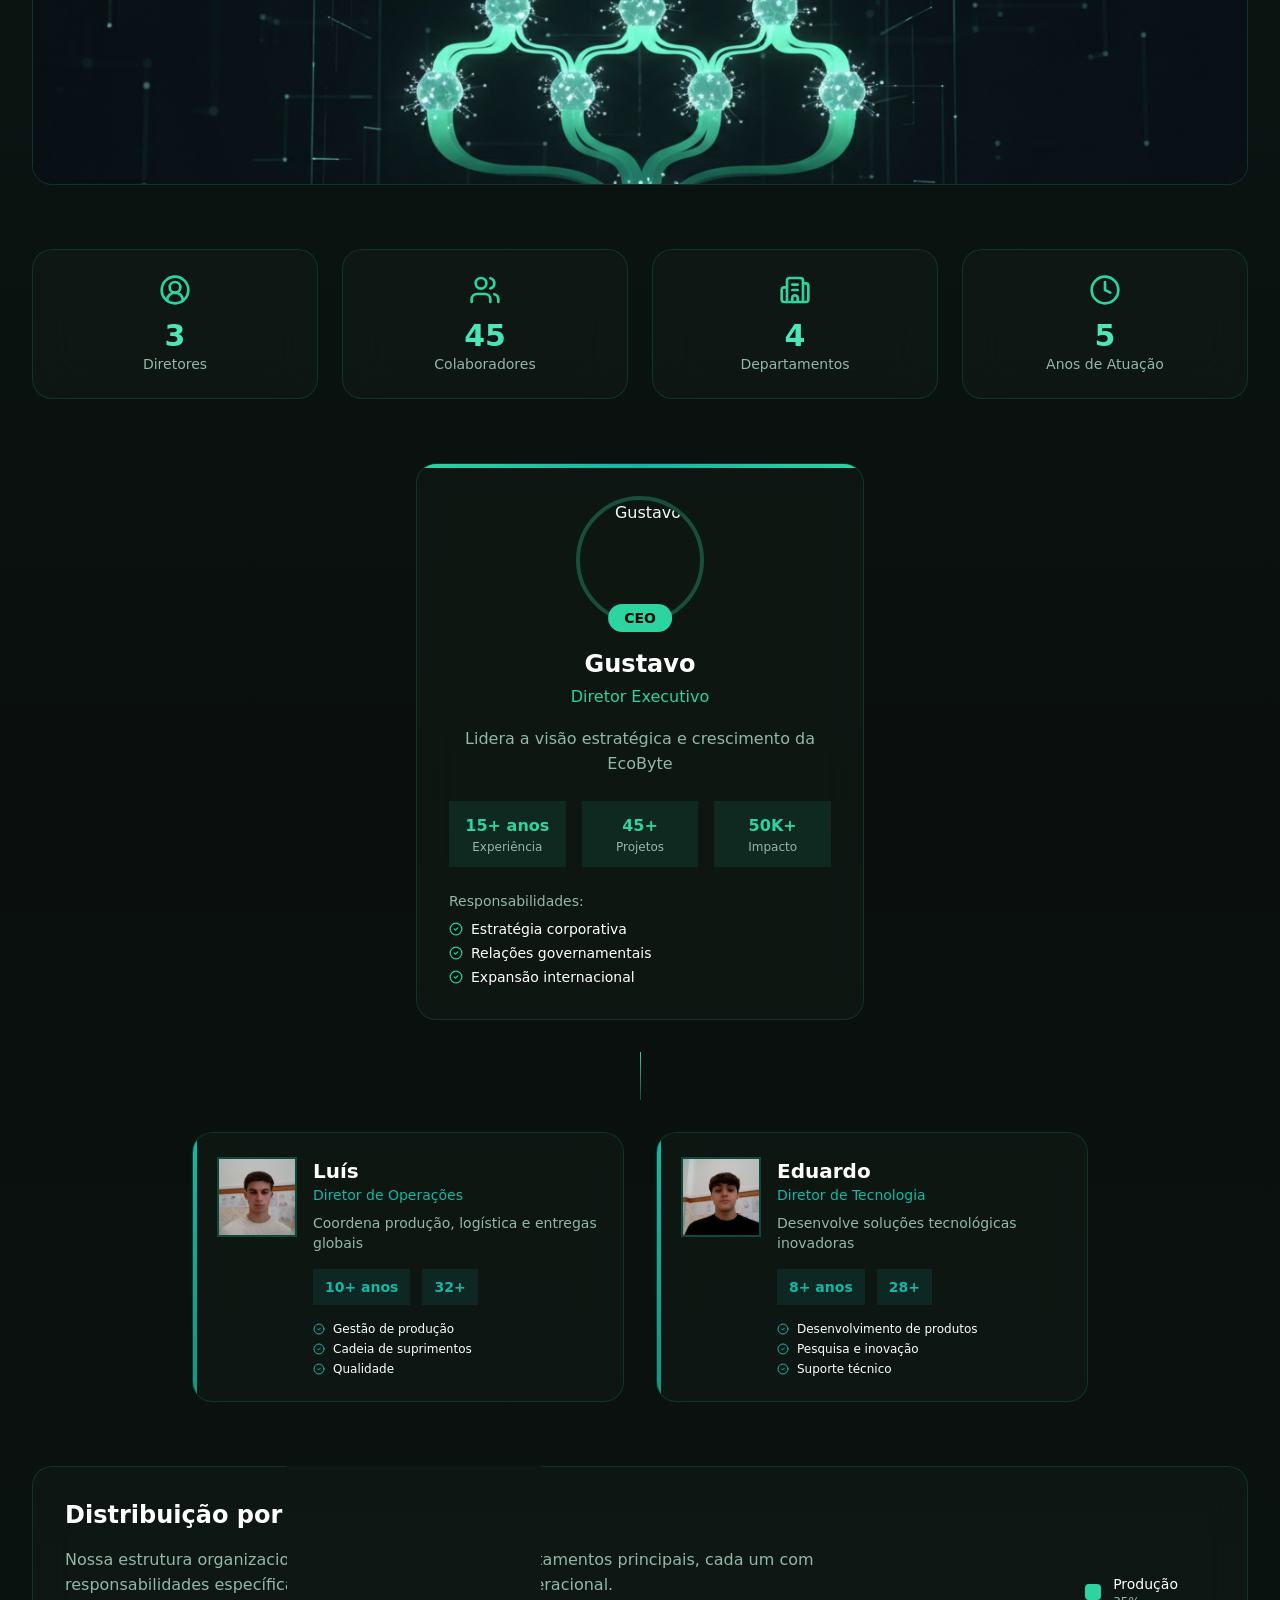
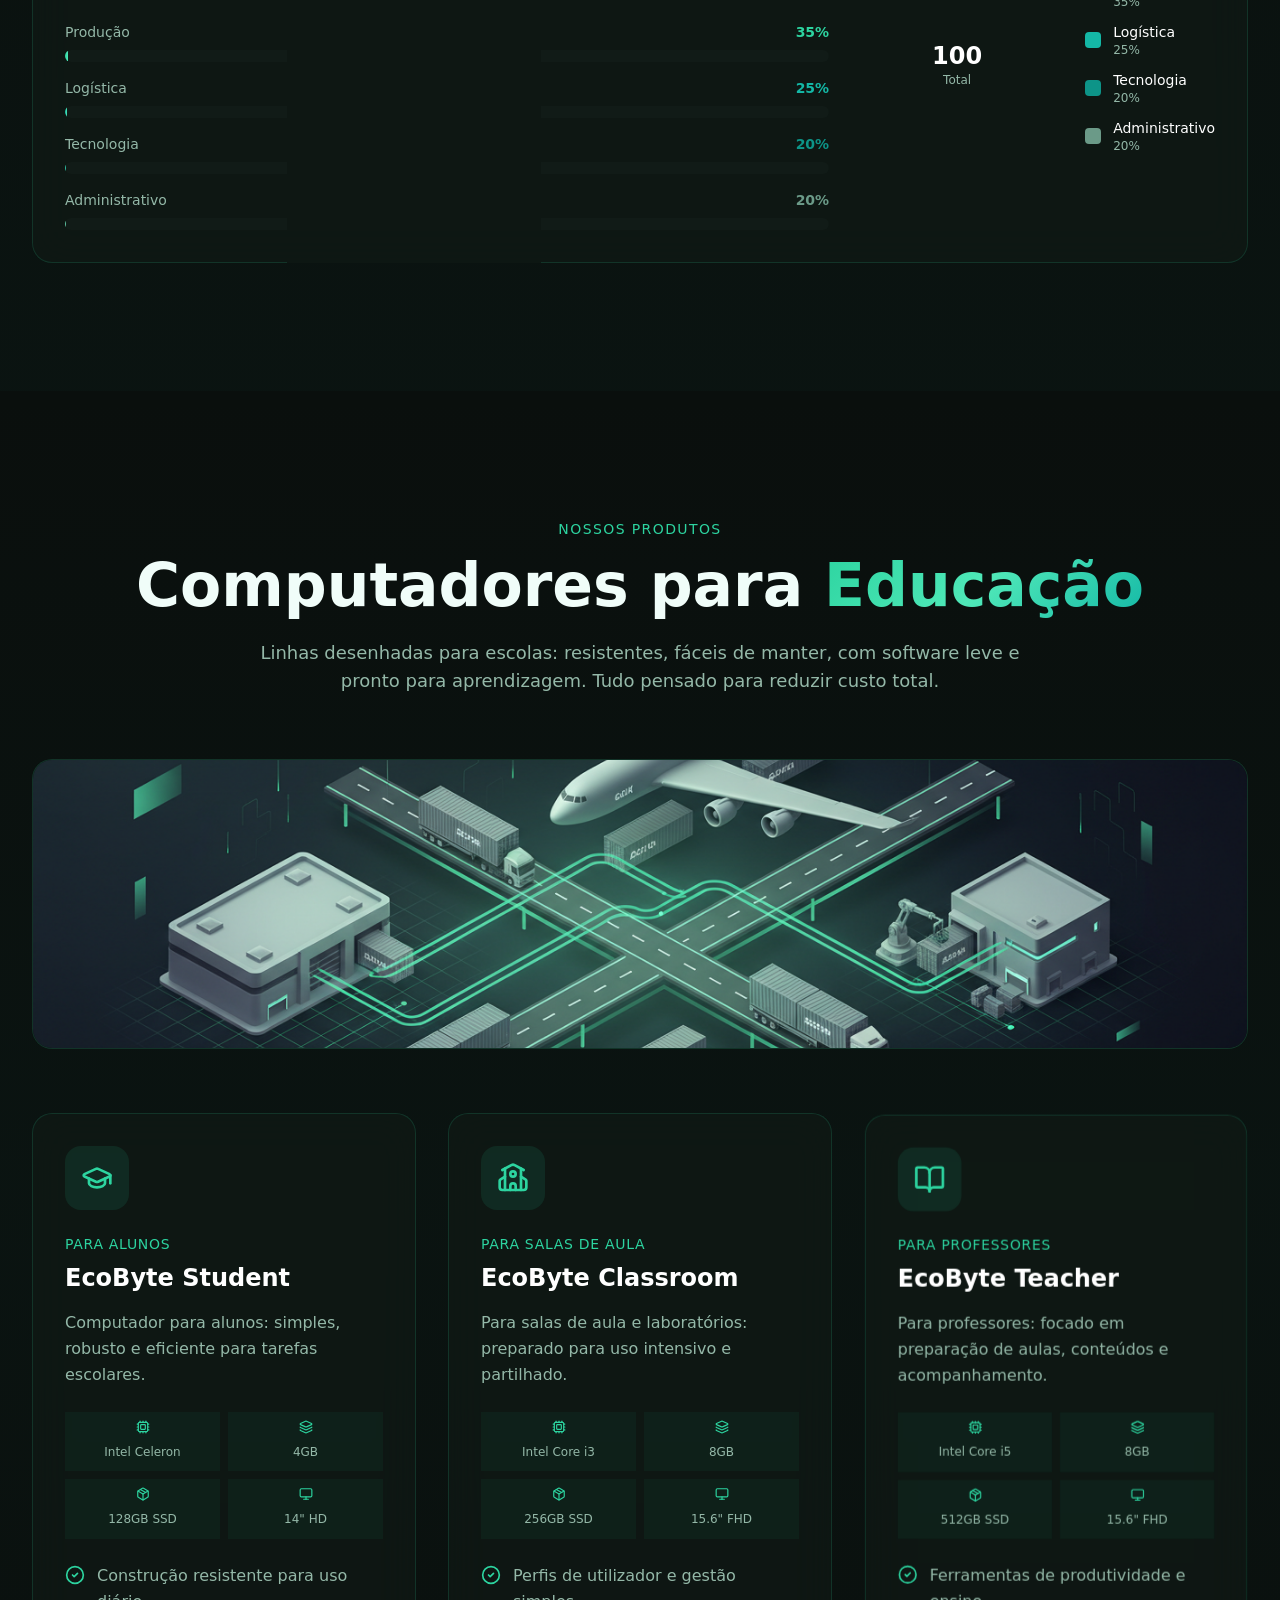
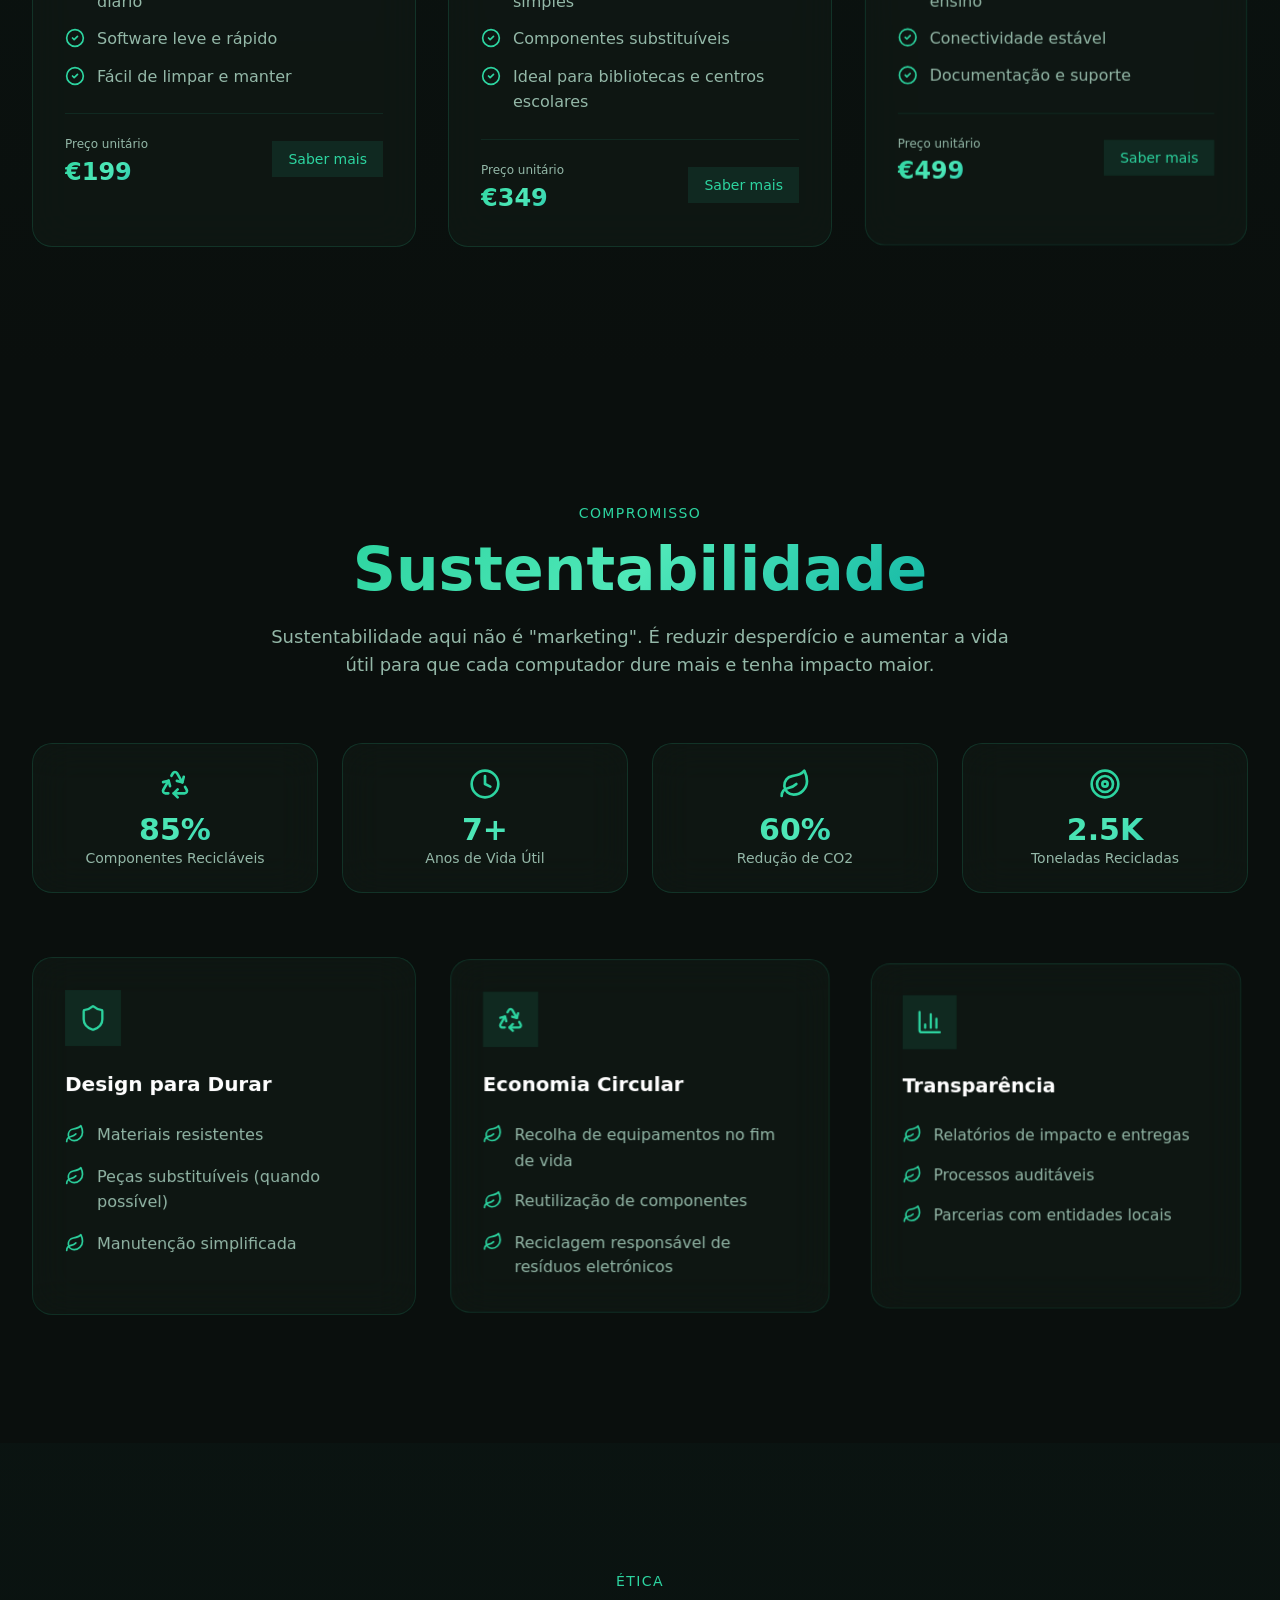
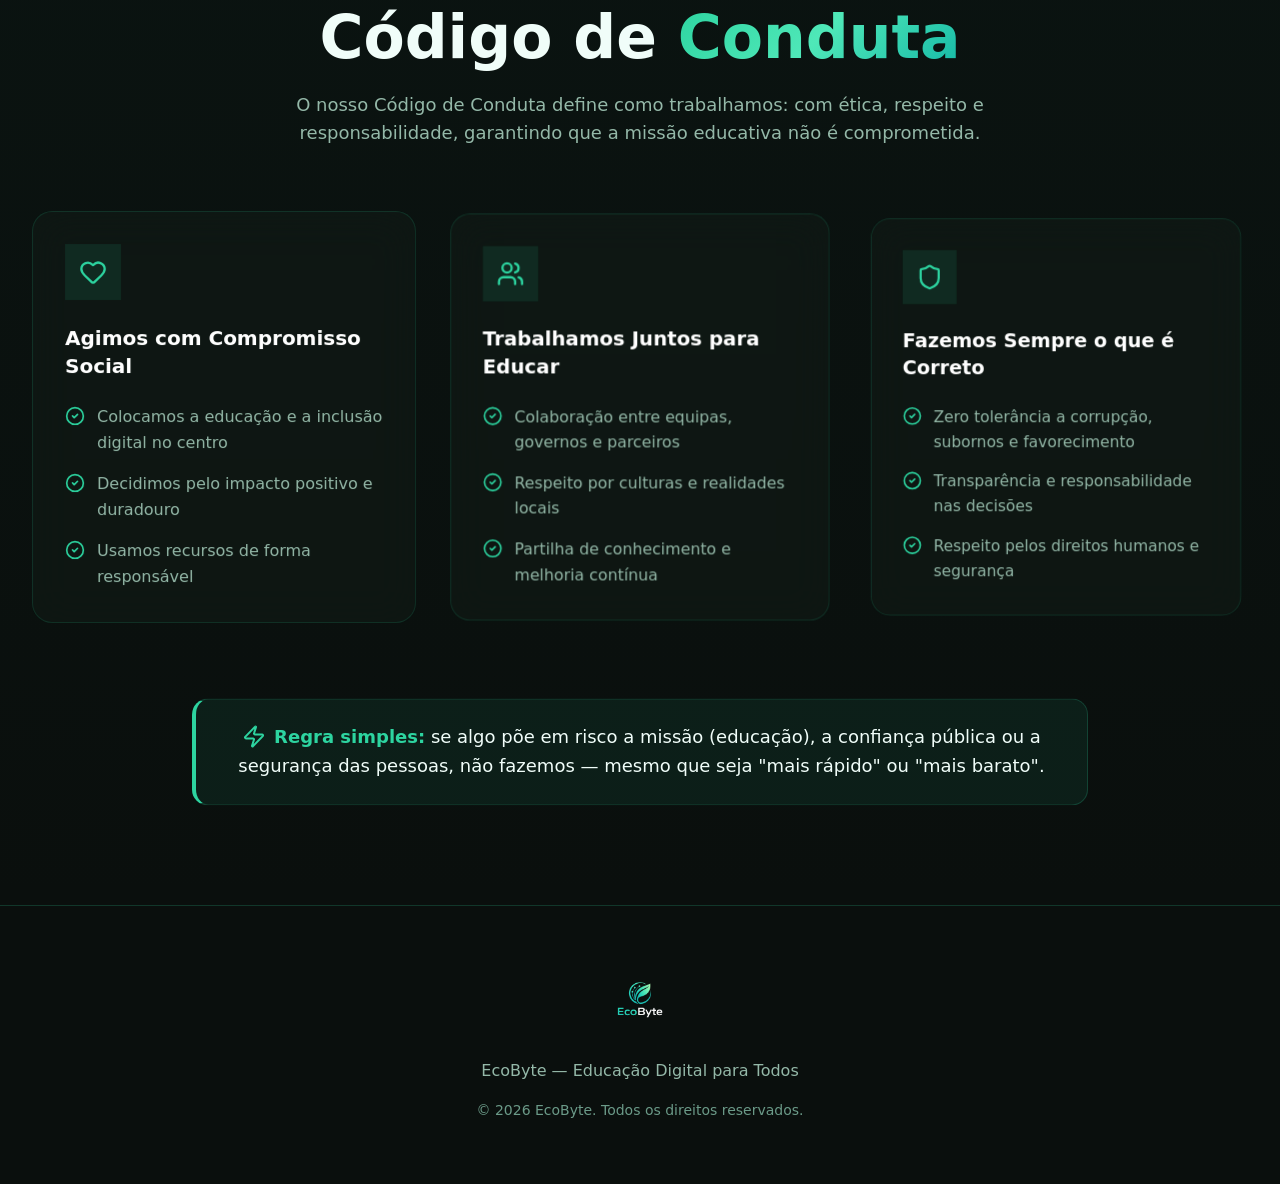
==== commit e5ffdc54: "Update index.html" ====
--- a/index.html
+++ b/index.html
@@ -10,8 +10,8 @@
     <link href="https://fonts.googleapis.com/css2?family=Inter:wght@300;400;500;600;700;800&family=Space+Grotesk:wght@400;500;600;700&display=swap" rel="stylesheet" />
     <link rel="icon" type="image/png" href="./logo.png" />
     <title>EcoByte • Educação Digital para Todos</title>
-    <script type="module" crossorigin src="./assets/index-D_yF2fng.js"></script>
-    <link rel="stylesheet" crossorigin href="./assets/index-6c_Dmfld.css">
+    <script type="module" crossorigin src="./index-D_yF2fng.js"></script>
+    <link rel="stylesheet" crossorigin href="./index-6c_Dmfld.css">
   </head>
   <body>
     <div id="root"></div>
--- a/index-6c_Dmfld.css
+++ b/index-6c_Dmfld.css
@@ -0,0 +1 @@
+*,:before,:after{--tw-border-spacing-x: 0;--tw-border-spacing-y: 0;--tw-translate-x: 0;--tw-translate-y: 0;--tw-rotate: 0;--tw-skew-x: 0;--tw-skew-y: 0;--tw-scale-x: 1;--tw-scale-y: 1;--tw-pan-x: ;--tw-pan-y: ;--tw-pinch-zoom: ;--tw-scroll-snap-strictness: proximity;--tw-gradient-from-position: ;--tw-gradient-via-position: ;--tw-gradient-to-position: ;--tw-ordinal: ;--tw-slashed-zero: ;--tw-numeric-figure: ;--tw-numeric-spacing: ;--tw-numeric-fraction: ;--tw-ring-inset: ;--tw-ring-offset-width: 0px;--tw-ring-offset-color: #fff;--tw-ring-color: rgb(59 130 246 / .5);--tw-ring-offset-shadow: 0 0 #0000;--tw-ring-shadow: 0 0 #0000;--tw-shadow: 0 0 #0000;--tw-shadow-colored: 0 0 #0000;--tw-blur: ;--tw-brightness: ;--tw-contrast: ;--tw-grayscale: ;--tw-hue-rotate: ;--tw-invert: ;--tw-saturate: ;--tw-sepia: ;--tw-drop-shadow: ;--tw-backdrop-blur: ;--tw-backdrop-brightness: ;--tw-backdrop-contrast: ;--tw-backdrop-grayscale: ;--tw-backdrop-hue-rotate: ;--tw-backdrop-invert: ;--tw-backdrop-opacity: ;--tw-backdrop-saturate: ;--tw-backdrop-sepia: ;--tw-contain-size: ;--tw-contain-layout: ;--tw-contain-paint: ;--tw-contain-style: }::backdrop{--tw-border-spacing-x: 0;--tw-border-spacing-y: 0;--tw-translate-x: 0;--tw-translate-y: 0;--tw-rotate: 0;--tw-skew-x: 0;--tw-skew-y: 0;--tw-scale-x: 1;--tw-scale-y: 1;--tw-pan-x: ;--tw-pan-y: ;--tw-pinch-zoom: ;--tw-scroll-snap-strictness: proximity;--tw-gradient-from-position: ;--tw-gradient-via-position: ;--tw-gradient-to-position: ;--tw-ordinal: ;--tw-slashed-zero: ;--tw-numeric-figure: ;--tw-numeric-spacing: ;--tw-numeric-fraction: ;--tw-ring-inset: ;--tw-ring-offset-width: 0px;--tw-ring-offset-color: #fff;--tw-ring-color: rgb(59 130 246 / .5);--tw-ring-offset-shadow: 0 0 #0000;--tw-ring-shadow: 0 0 #0000;--tw-shadow: 0 0 #0000;--tw-shadow-colored: 0 0 #0000;--tw-blur: ;--tw-brightness: ;--tw-contrast: ;--tw-grayscale: ;--tw-hue-rotate: ;--tw-invert: ;--tw-saturate: ;--tw-sepia: ;--tw-drop-shadow: ;--tw-backdrop-blur: ;--tw-backdrop-brightness: ;--tw-backdrop-contrast: ;--tw-backdrop-grayscale: ;--tw-backdrop-hue-rotate: ;--tw-backdrop-invert: ;--tw-backdrop-opacity: ;--tw-backdrop-saturate: ;--tw-backdrop-sepia: ;--tw-contain-size: ;--tw-contain-layout: ;--tw-contain-paint: ;--tw-contain-style: }*,:before,:after{box-sizing:border-box;border-width:0;border-style:solid;border-color:#e5e7eb}:before,:after{--tw-content: ""}html,:host{line-height:1.5;-webkit-text-size-adjust:100%;-moz-tab-size:4;-o-tab-size:4;tab-size:4;font-family:ui-sans-serif,system-ui,sans-serif,"Apple Color Emoji","Segoe UI Emoji",Segoe UI Symbol,"Noto Color Emoji";font-feature-settings:normal;font-variation-settings:normal;-webkit-tap-highlight-color:transparent}body{margin:0;line-height:inherit}hr{height:0;color:inherit;border-top-width:1px}abbr:where([title]){-webkit-text-decoration:underline dotted;text-decoration:underline dotted}h1,h2,h3,h4,h5,h6{font-size:inherit;font-weight:inherit}a{color:inherit;text-decoration:inherit}b,strong{font-weight:bolder}code,kbd,samp,pre{font-family:ui-monospace,SFMono-Regular,Menlo,Monaco,Consolas,Liberation Mono,Courier New,monospace;font-feature-settings:normal;font-variation-settings:normal;font-size:1em}small{font-size:80%}sub,sup{font-size:75%;line-height:0;position:relative;vertical-align:baseline}sub{bottom:-.25em}sup{top:-.5em}table{text-indent:0;border-color:inherit;border-collapse:collapse}button,input,optgroup,select,textarea{font-family:inherit;font-feature-settings:inherit;font-variation-settings:inherit;font-size:100%;font-weight:inherit;line-height:inherit;letter-spacing:inherit;color:inherit;margin:0;padding:0}button,select{text-transform:none}button,input:where([type=button]),input:where([type=reset]),input:where([type=submit]){-webkit-appearance:button;background-color:transparent;background-image:none}:-moz-focusring{outline:auto}:-moz-ui-invalid{box-shadow:none}progress{vertical-align:baseline}::-webkit-inner-spin-button,::-webkit-outer-spin-button{height:auto}[type=search]{-webkit-appearance:textfield;outline-offset:-2px}::-webkit-search-decoration{-webkit-appearance:none}::-webkit-file-upload-button{-webkit-appearance:button;font:inherit}summary{display:list-item}blockquote,dl,dd,h1,h2,h3,h4,h5,h6,hr,figure,p,pre{margin:0}fieldset{margin:0;padding:0}legend{padding:0}ol,ul,menu{list-style:none;margin:0;padding:0}dialog{padding:0}textarea{resize:vertical}input::-moz-placeholder,textarea::-moz-placeholder{opacity:1;color:#9ca3af}input::placeholder,textarea::placeholder{opacity:1;color:#9ca3af}button,[role=button]{cursor:pointer}:disabled{cursor:default}img,svg,video,canvas,audio,iframe,embed,object{display:block;vertical-align:middle}img,video{max-width:100%;height:auto}[hidden]:where(:not([hidden=until-found])){display:none}.sr-only{position:absolute;width:1px;height:1px;padding:0;margin:-1px;overflow:hidden;clip:rect(0,0,0,0);white-space:nowrap;border-width:0}.pointer-events-none{pointer-events:none}.visible{visibility:visible}.invisible{visibility:hidden}.fixed{position:fixed}.absolute{position:absolute}.relative{position:relative}.inset-0{inset:0}.inset-x-0{left:0;right:0}.inset-y-0{top:0;bottom:0}.-bottom-12{bottom:-3rem}.-bottom-2{bottom:-.5rem}.-bottom-4{bottom:-1rem}.-left-12{left:-3rem}.-left-4{left:-1rem}.-right-12{right:-3rem}.-right-4{right:-1rem}.-top-12{top:-3rem}.-top-4{top:-1rem}.bottom-0{bottom:0}.bottom-1\/4{bottom:25%}.bottom-10{bottom:2.5rem}.left-0{left:0}.left-1\/2{left:50%}.left-1\/4{left:25%}.left-2{left:.5rem}.left-\[50\%\]{left:50%}.right-0{right:0}.right-1{right:.25rem}.right-1\/4{right:25%}.right-2{right:.5rem}.right-3{right:.75rem}.right-4{right:1rem}.top-0{top:0}.top-1\.5{top:.375rem}.top-1\/2{top:50%}.top-1\/4{top:25%}.top-3\.5{top:.875rem}.top-4{top:1rem}.top-\[1px\]{top:1px}.top-\[50\%\]{top:50%}.top-\[60\%\]{top:60%}.top-full{top:100%}.isolate{isolation:isolate}.z-10{z-index:10}.z-20{z-index:20}.z-40{z-index:40}.z-50{z-index:50}.z-\[1\]{z-index:1}.order-first{order:-9999}.order-last{order:9999}.col-start-2{grid-column-start:2}.row-span-2{grid-row:span 2 / span 2}.row-start-1{grid-row-start:1}.\!m-0{margin:0!important}.-mx-1{margin-left:-.25rem;margin-right:-.25rem}.-my-2{margin-top:-.5rem;margin-bottom:-.5rem}.mx-2{margin-left:.5rem;margin-right:.5rem}.mx-3\.5{margin-left:.875rem;margin-right:.875rem}.mx-auto{margin-left:auto;margin-right:auto}.my-0{margin-top:0;margin-bottom:0}.my-0\.5{margin-top:.125rem;margin-bottom:.125rem}.my-1{margin-top:.25rem;margin-bottom:.25rem}.-ml-4{margin-left:-1rem}.-mt-4{margin-top:-1rem}.mb-1{margin-bottom:.25rem}.mb-10{margin-bottom:2.5rem}.mb-12{margin-bottom:3rem}.mb-16{margin-bottom:4rem}.mb-2{margin-bottom:.5rem}.mb-20{margin-bottom:5rem}.mb-3{margin-bottom:.75rem}.mb-4{margin-bottom:1rem}.mb-6{margin-bottom:1.5rem}.mb-8{margin-bottom:2rem}.ml-1{margin-left:.25rem}.ml-4{margin-left:1rem}.ml-auto{margin-left:auto}.mr-2{margin-right:.5rem}.mt-0\.5{margin-top:.125rem}.mt-1\.5{margin-top:.375rem}.mt-2{margin-top:.5rem}.mt-4{margin-top:1rem}.mt-auto{margin-top:auto}.line-clamp-1{overflow:hidden;display:-webkit-box;-webkit-box-orient:vertical;-webkit-line-clamp:1}.line-clamp-2{overflow:hidden;display:-webkit-box;-webkit-box-orient:vertical;-webkit-line-clamp:2}.block{display:block}.inline-block{display:inline-block}.flex{display:flex}.inline-flex{display:inline-flex}.table{display:table}.table-caption{display:table-caption}.table-cell{display:table-cell}.table-row{display:table-row}.grid{display:grid}.hidden{display:none}.aspect-square{aspect-ratio:1 / 1}.aspect-video{aspect-ratio:16 / 9}.size-10{width:2.5rem;height:2.5rem}.size-2{width:.5rem;height:.5rem}.size-2\.5{width:.625rem;height:.625rem}.size-3{width:.75rem;height:.75rem}.size-3\.5{width:.875rem;height:.875rem}.size-4{width:1rem;height:1rem}.size-6{width:1.5rem;height:1.5rem}.size-7{width:1.75rem;height:1.75rem}.size-8{width:2rem;height:2rem}.size-9{width:2.25rem;height:2.25rem}.size-auto{width:auto;height:auto}.size-full{width:100%;height:100%}.h-1{height:.25rem}.h-1\.5{height:.375rem}.h-10{height:2.5rem}.h-12{height:3rem}.h-14{height:3.5rem}.h-16{height:4rem}.h-2{height:.5rem}.h-2\.5{height:.625rem}.h-20{height:5rem}.h-24{height:6rem}.h-3{height:.75rem}.h-32{height:8rem}.h-4{height:1rem}.h-48{height:12rem}.h-5{height:1.25rem}.h-56{height:14rem}.h-6{height:1.5rem}.h-64{height:16rem}.h-7{height:1.75rem}.h-8{height:2rem}.h-80{height:20rem}.h-9{height:2.25rem}.h-96{height:24rem}.h-\[1\.15rem\]{height:1.15rem}.h-\[calc\(100\%-1px\)\]{height:calc(100% - 1px)}.h-\[var\(--radix-navigation-menu-viewport-height\)\]{height:var(--radix-navigation-menu-viewport-height)}.h-\[var\(--radix-select-trigger-height\)\]{height:var(--radix-select-trigger-height)}.h-auto{height:auto}.h-full{height:100%}.h-px{height:1px}.h-svh{height:100svh}.max-h-\[300px\]{max-height:300px}.min-h-0{min-height:0px}.min-h-16{min-height:4rem}.min-h-4{min-height:1rem}.min-h-screen{min-height:100vh}.min-h-svh{min-height:100svh}.w-0{width:0px}.w-1{width:.25rem}.w-1\.5{width:.375rem}.w-10{width:2.5rem}.w-12{width:3rem}.w-14{width:3.5rem}.w-16{width:4rem}.w-2{width:.5rem}.w-2\.5{width:.625rem}.w-20{width:5rem}.w-24{width:6rem}.w-3{width:.75rem}.w-3\/4{width:75%}.w-32{width:8rem}.w-4{width:1rem}.w-48{width:12rem}.w-5{width:1.25rem}.w-6{width:1.5rem}.w-64{width:16rem}.w-7{width:1.75rem}.w-72{width:18rem}.w-8{width:2rem}.w-80{width:20rem}.w-9{width:2.25rem}.w-96{width:24rem}.w-\[100px\]{width:100px}.w-auto{width:auto}.w-fit{width:-moz-fit-content;width:fit-content}.w-full{width:100%}.w-max{width:-moz-max-content;width:max-content}.w-px{width:1px}.min-w-0{min-width:0px}.min-w-10{min-width:2.5rem}.min-w-5{min-width:1.25rem}.min-w-8{min-width:2rem}.min-w-9{min-width:2.25rem}.min-w-\[12rem\]{min-width:12rem}.min-w-\[8rem\]{min-width:8rem}.min-w-\[var\(--radix-select-trigger-width\)\]{min-width:var(--radix-select-trigger-width)}.max-w-3xl{max-width:48rem}.max-w-4xl{max-width:56rem}.max-w-5xl{max-width:64rem}.max-w-\[200px\]{max-width:200px}.max-w-\[calc\(100\%-2rem\)\]{max-width:calc(100% - 2rem)}.max-w-max{max-width:-moz-max-content;max-width:max-content}.max-w-md{max-width:28rem}.max-w-sm{max-width:24rem}.flex-1{flex:1 1 0%}.flex-shrink-0,.shrink-0{flex-shrink:0}.grow{flex-grow:1}.grow-0{flex-grow:0}.basis-full{flex-basis:100%}.caption-bottom{caption-side:bottom}.border-collapse{border-collapse:collapse}.-translate-x-1\/2{--tw-translate-x: -50%;transform:translate(var(--tw-translate-x),var(--tw-translate-y)) rotate(var(--tw-rotate)) skew(var(--tw-skew-x)) skewY(var(--tw-skew-y)) scaleX(var(--tw-scale-x)) scaleY(var(--tw-scale-y))}.-translate-x-px{--tw-translate-x: -1px;transform:translate(var(--tw-translate-x),var(--tw-translate-y)) rotate(var(--tw-rotate)) skew(var(--tw-skew-x)) skewY(var(--tw-skew-y)) scaleX(var(--tw-scale-x)) scaleY(var(--tw-scale-y))}.-translate-y-1\/2{--tw-translate-y: -50%;transform:translate(var(--tw-translate-x),var(--tw-translate-y)) rotate(var(--tw-rotate)) skew(var(--tw-skew-x)) skewY(var(--tw-skew-y)) scaleX(var(--tw-scale-x)) scaleY(var(--tw-scale-y))}.translate-x-\[-50\%\]{--tw-translate-x: -50%;transform:translate(var(--tw-translate-x),var(--tw-translate-y)) rotate(var(--tw-rotate)) skew(var(--tw-skew-x)) skewY(var(--tw-skew-y)) scaleX(var(--tw-scale-x)) scaleY(var(--tw-scale-y))}.translate-x-px{--tw-translate-x: 1px;transform:translate(var(--tw-translate-x),var(--tw-translate-y)) rotate(var(--tw-rotate)) skew(var(--tw-skew-x)) skewY(var(--tw-skew-y)) scaleX(var(--tw-scale-x)) scaleY(var(--tw-scale-y))}.translate-y-0\.5{--tw-translate-y: .125rem;transform:translate(var(--tw-translate-x),var(--tw-translate-y)) rotate(var(--tw-rotate)) skew(var(--tw-skew-x)) skewY(var(--tw-skew-y)) scaleX(var(--tw-scale-x)) scaleY(var(--tw-scale-y))}.translate-y-\[-50\%\]{--tw-translate-y: -50%;transform:translate(var(--tw-translate-x),var(--tw-translate-y)) rotate(var(--tw-rotate)) skew(var(--tw-skew-x)) skewY(var(--tw-skew-y)) scaleX(var(--tw-scale-x)) scaleY(var(--tw-scale-y))}.translate-y-\[calc\(-50\%_-_2px\)\]{--tw-translate-y: calc(-50% - 2px) ;transform:translate(var(--tw-translate-x),var(--tw-translate-y)) rotate(var(--tw-rotate)) skew(var(--tw-skew-x)) skewY(var(--tw-skew-y)) scaleX(var(--tw-scale-x)) scaleY(var(--tw-scale-y))}.-rotate-90{--tw-rotate: -90deg;transform:translate(var(--tw-translate-x),var(--tw-translate-y)) rotate(var(--tw-rotate)) skew(var(--tw-skew-x)) skewY(var(--tw-skew-y)) scaleX(var(--tw-scale-x)) scaleY(var(--tw-scale-y))}.rotate-45{--tw-rotate: 45deg;transform:translate(var(--tw-translate-x),var(--tw-translate-y)) rotate(var(--tw-rotate)) skew(var(--tw-skew-x)) skewY(var(--tw-skew-y)) scaleX(var(--tw-scale-x)) scaleY(var(--tw-scale-y))}.rotate-90{--tw-rotate: 90deg;transform:translate(var(--tw-translate-x),var(--tw-translate-y)) rotate(var(--tw-rotate)) skew(var(--tw-skew-x)) skewY(var(--tw-skew-y)) scaleX(var(--tw-scale-x)) scaleY(var(--tw-scale-y))}.transform{transform:translate(var(--tw-translate-x),var(--tw-translate-y)) rotate(var(--tw-rotate)) skew(var(--tw-skew-x)) skewY(var(--tw-skew-y)) scaleX(var(--tw-scale-x)) scaleY(var(--tw-scale-y))}@keyframes caret-blink{0%,70%,to{opacity:1}20%,50%{opacity:0}}.animate-caret-blink{animation:caret-blink 1.25s ease-out infinite}@keyframes pulse{50%{opacity:.5}}.animate-pulse{animation:pulse 2s cubic-bezier(.4,0,.6,1) infinite}@keyframes spin{to{transform:rotate(360deg)}}.animate-spin{animation:spin 1s linear infinite}.cursor-default{cursor:default}.cursor-text{cursor:text}.touch-none{touch-action:none}.select-none{-webkit-user-select:none;-moz-user-select:none;user-select:none}.resize-none{resize:none}.scroll-my-1{scroll-margin-top:.25rem;scroll-margin-bottom:.25rem}.scroll-py-1{scroll-padding-top:.25rem;scroll-padding-bottom:.25rem}.list-disc{list-style-type:disc}.list-none{list-style-type:none}.auto-rows-min{grid-auto-rows:min-content}.grid-cols-2{grid-template-columns:repeat(2,minmax(0,1fr))}.grid-cols-3{grid-template-columns:repeat(3,minmax(0,1fr))}.grid-cols-\[0_1fr\]{grid-template-columns:0 1fr}.grid-rows-\[auto_auto\]{grid-template-rows:auto auto}.flex-row{flex-direction:row}.flex-col{flex-direction:column}.flex-col-reverse{flex-direction:column-reverse}.flex-wrap{flex-wrap:wrap}.place-content-center{place-content:center}.items-start{align-items:flex-start}.items-end{align-items:flex-end}.items-center{align-items:center}.items-stretch{align-items:stretch}.justify-start{justify-content:flex-start}.justify-center{justify-content:center}.justify-between{justify-content:space-between}.justify-items-start{justify-items:start}.gap-0\.5{gap:.125rem}.gap-1{gap:.25rem}.gap-1\.5{gap:.375rem}.gap-16{gap:4rem}.gap-2{gap:.5rem}.gap-2\.5{gap:.625rem}.gap-3{gap:.75rem}.gap-4{gap:1rem}.gap-6{gap:1.5rem}.gap-7{gap:1.75rem}.gap-8{gap:2rem}.gap-\[--spacing\(var\(--gap\)\)\]{gap:var(--spacing(var(--gap)))}.gap-y-0\.5{row-gap:.125rem}.space-y-1>:not([hidden])~:not([hidden]){--tw-space-y-reverse: 0;margin-top:calc(.25rem * calc(1 - var(--tw-space-y-reverse)));margin-bottom:calc(.25rem * var(--tw-space-y-reverse))}.space-y-3>:not([hidden])~:not([hidden]){--tw-space-y-reverse: 0;margin-top:calc(.75rem * calc(1 - var(--tw-space-y-reverse)));margin-bottom:calc(.75rem * var(--tw-space-y-reverse))}.space-y-4>:not([hidden])~:not([hidden]){--tw-space-y-reverse: 0;margin-top:calc(1rem * calc(1 - var(--tw-space-y-reverse)));margin-bottom:calc(1rem * var(--tw-space-y-reverse))}.self-start{align-self:flex-start}.self-stretch{align-self:stretch}.justify-self-end{justify-self:end}.overflow-auto{overflow:auto}.overflow-hidden{overflow:hidden}.overflow-x-auto{overflow-x:auto}.overflow-y-auto{overflow-y:auto}.overflow-x-hidden{overflow-x:hidden}.whitespace-nowrap{white-space:nowrap}.text-balance{text-wrap:balance}.break-words{overflow-wrap:break-word}.rounded{border-radius:.25rem}.rounded-2xl{border-radius:1rem}.rounded-\[2px\]{border-radius:2px}.rounded-\[4px\]{border-radius:4px}.rounded-\[calc\(var\(--radius\)-5px\)\]{border-radius:calc(var(--radius) - 5px)}.rounded-\[inherit\]{border-radius:inherit}.rounded-full{border-radius:9999px}.rounded-lg{border-radius:var(--radius)}.rounded-md{border-radius:calc(var(--radius) - 2px)}.rounded-none{border-radius:0}.rounded-sm{border-radius:calc(var(--radius) - 4px)}.rounded-xl{border-radius:calc(var(--radius) + 4px)}.rounded-xs{border-radius:calc(var(--radius) - 6px)}.rounded-l-md{border-top-left-radius:calc(var(--radius) - 2px);border-bottom-left-radius:calc(var(--radius) - 2px)}.rounded-r-md{border-top-right-radius:calc(var(--radius) - 2px);border-bottom-right-radius:calc(var(--radius) - 2px)}.rounded-tl-sm{border-top-left-radius:calc(var(--radius) - 4px)}.border{border-width:1px}.border-0{border-width:0px}.border-2{border-width:2px}.border-4{border-width:4px}.border-\[1\.5px\]{border-width:1.5px}.border-y{border-top-width:1px;border-bottom-width:1px}.border-b{border-bottom-width:1px}.border-l{border-left-width:1px}.border-r{border-right-width:1px}.border-t{border-top-width:1px}.border-dashed{border-style:dashed}.border-\[\#14B8A6\]\/30{border-color:#14b8a64d}.border-\[\#2DD4A0\]\/10{border-color:#2dd4a01a}.border-\[\#2DD4A0\]\/20{border-color:#2dd4a033}.border-\[\#2DD4A0\]\/30{border-color:#2dd4a04d}.border-\[\#2DD4A0\]\/40{border-color:#2dd4a066}.border-border{border-color:hsl(var(--border))}.border-border\/50{border-color:hsl(var(--border) / .5)}.border-input{border-color:hsl(var(--input))}.border-primary{border-color:hsl(var(--primary))}.border-sidebar-border{border-color:hsl(var(--sidebar-border))}.border-transparent{border-color:transparent}.border-l-transparent{border-left-color:transparent}.border-t-transparent{border-top-color:transparent}.bg-\[\#0A0F0D\]{--tw-bg-opacity: 1;background-color:rgb(10 15 13 / var(--tw-bg-opacity, 1))}.bg-\[\#0A0F0D\]\/95{background-color:#0a0f0df2}.bg-\[\#111B17\]{--tw-bg-opacity: 1;background-color:rgb(17 27 23 / var(--tw-bg-opacity, 1))}.bg-\[\#14B8A6\]\/10{background-color:#14b8a61a}.bg-\[\#14B8A6\]\/15{background-color:#14b8a626}.bg-\[\#2DD4A0\]{--tw-bg-opacity: 1;background-color:rgb(45 212 160 / var(--tw-bg-opacity, 1))}.bg-\[\#2DD4A0\]\/10{background-color:#2dd4a01a}.bg-\[\#2DD4A0\]\/20{background-color:#2dd4a033}.bg-\[\#2DD4A0\]\/5{background-color:#2dd4a00d}.bg-accent{background-color:hsl(var(--accent))}.bg-background{background-color:hsl(var(--background))}.bg-black\/50{background-color:#00000080}.bg-border{background-color:hsl(var(--border))}.bg-card{background-color:hsl(var(--card))}.bg-destructive{--tw-bg-opacity: 1;background-color:hsl(var(--destructive) / var(--tw-bg-opacity, 1))}.bg-foreground{background-color:hsl(var(--foreground))}.bg-input{background-color:hsl(var(--input))}.bg-muted{background-color:hsl(var(--muted))}.bg-muted\/50{background-color:hsl(var(--muted) / .5)}.bg-popover{background-color:hsl(var(--popover))}.bg-primary{background-color:hsl(var(--primary))}.bg-primary\/20{background-color:hsl(var(--primary) / .2)}.bg-secondary{background-color:hsl(var(--secondary))}.bg-sidebar{background-color:hsl(var(--sidebar-background))}.bg-sidebar-border{background-color:hsl(var(--sidebar-border))}.bg-transparent{background-color:transparent}.bg-white{--tw-bg-opacity: 1;background-color:rgb(255 255 255 / var(--tw-bg-opacity, 1))}.bg-gradient-to-b{background-image:linear-gradient(to bottom,var(--tw-gradient-stops))}.bg-gradient-to-br{background-image:linear-gradient(to bottom right,var(--tw-gradient-stops))}.bg-gradient-to-r{background-image:linear-gradient(to right,var(--tw-gradient-stops))}.from-\[\#0D3B34\]\/10{--tw-gradient-from: rgb(13 59 52 / .1) var(--tw-gradient-from-position);--tw-gradient-to: rgb(13 59 52 / 0) var(--tw-gradient-to-position);--tw-gradient-stops: var(--tw-gradient-from), var(--tw-gradient-to)}.from-\[\#0D3B34\]\/20{--tw-gradient-from: rgb(13 59 52 / .2) var(--tw-gradient-from-position);--tw-gradient-to: rgb(13 59 52 / 0) var(--tw-gradient-to-position);--tw-gradient-stops: var(--tw-gradient-from), var(--tw-gradient-to)}.from-\[\#0D3B34\]\/30{--tw-gradient-from: rgb(13 59 52 / .3) var(--tw-gradient-from-position);--tw-gradient-to: rgb(13 59 52 / 0) var(--tw-gradient-to-position);--tw-gradient-stops: var(--tw-gradient-from), var(--tw-gradient-to)}.from-\[\#14B8A6\]{--tw-gradient-from: #14B8A6 var(--tw-gradient-from-position);--tw-gradient-to: rgb(20 184 166 / 0) var(--tw-gradient-to-position);--tw-gradient-stops: var(--tw-gradient-from), var(--tw-gradient-to)}.from-\[\#2DD4A0\]{--tw-gradient-from: #2DD4A0 var(--tw-gradient-from-position);--tw-gradient-to: rgb(45 212 160 / 0) var(--tw-gradient-to-position);--tw-gradient-stops: var(--tw-gradient-from), var(--tw-gradient-to)}.from-\[\#2DD4A0\]\/10{--tw-gradient-from: rgb(45 212 160 / .1) var(--tw-gradient-from-position);--tw-gradient-to: rgb(45 212 160 / 0) var(--tw-gradient-to-position);--tw-gradient-stops: var(--tw-gradient-from), var(--tw-gradient-to)}.from-\[\#2DD4A0\]\/20{--tw-gradient-from: rgb(45 212 160 / .2) var(--tw-gradient-from-position);--tw-gradient-to: rgb(45 212 160 / 0) var(--tw-gradient-to-position);--tw-gradient-stops: var(--tw-gradient-from), var(--tw-gradient-to)}.from-transparent{--tw-gradient-from: transparent var(--tw-gradient-from-position);--tw-gradient-to: rgb(0 0 0 / 0) var(--tw-gradient-to-position);--tw-gradient-stops: var(--tw-gradient-from), var(--tw-gradient-to)}.via-\[\#0D3B34\]\/10{--tw-gradient-to: rgb(13 59 52 / 0) var(--tw-gradient-to-position);--tw-gradient-stops: var(--tw-gradient-from), rgb(13 59 52 / .1) var(--tw-gradient-via-position), var(--tw-gradient-to)}.via-\[\#14B8A6\]{--tw-gradient-to: rgb(20 184 166 / 0) var(--tw-gradient-to-position);--tw-gradient-stops: var(--tw-gradient-from), #14B8A6 var(--tw-gradient-via-position), var(--tw-gradient-to)}.via-transparent{--tw-gradient-to: rgb(0 0 0 / 0) var(--tw-gradient-to-position);--tw-gradient-stops: var(--tw-gradient-from), transparent var(--tw-gradient-via-position), var(--tw-gradient-to)}.to-\[\#0D3B34\]\/10{--tw-gradient-to: rgb(13 59 52 / .1) var(--tw-gradient-to-position)}.to-\[\#0D3B34\]\/20{--tw-gradient-to: rgb(13 59 52 / .2) var(--tw-gradient-to-position)}.to-\[\#0D9488\]{--tw-gradient-to: #0D9488 var(--tw-gradient-to-position)}.to-\[\#14B8A6\]\/10{--tw-gradient-to: rgb(20 184 166 / .1) var(--tw-gradient-to-position)}.to-\[\#2DD4A0\]{--tw-gradient-to: #2DD4A0 var(--tw-gradient-to-position)}.to-\[\#2DD4A0\]\/30{--tw-gradient-to: rgb(45 212 160 / .3) var(--tw-gradient-to-position)}.to-transparent{--tw-gradient-to: transparent var(--tw-gradient-to-position)}.fill-current{fill:currentColor}.fill-foreground{fill:hsl(var(--foreground))}.fill-primary{fill:hsl(var(--primary))}.object-cover{-o-object-fit:cover;object-fit:cover}.p-0{padding:0}.p-1{padding:.25rem}.p-2{padding:.5rem}.p-3{padding:.75rem}.p-4{padding:1rem}.p-6{padding:1.5rem}.p-8{padding:2rem}.p-\[3px\]{padding:3px}.p-px{padding:1px}.px-1{padding-left:.25rem;padding-right:.25rem}.px-1\.5{padding-left:.375rem;padding-right:.375rem}.px-2{padding-left:.5rem;padding-right:.5rem}.px-2\.5{padding-left:.625rem;padding-right:.625rem}.px-3{padding-left:.75rem;padding-right:.75rem}.px-4{padding-left:1rem;padding-right:1rem}.px-6{padding-left:1.5rem;padding-right:1.5rem}.py-0\.5{padding-top:.125rem;padding-bottom:.125rem}.py-1{padding-top:.25rem;padding-bottom:.25rem}.py-1\.5{padding-top:.375rem;padding-bottom:.375rem}.py-16{padding-top:4rem;padding-bottom:4rem}.py-2{padding-top:.5rem;padding-bottom:.5rem}.py-24{padding-top:6rem;padding-bottom:6rem}.py-3{padding-top:.75rem;padding-bottom:.75rem}.py-4{padding-top:1rem;padding-bottom:1rem}.py-6{padding-top:1.5rem;padding-bottom:1.5rem}.pb-3{padding-bottom:.75rem}.pb-4{padding-bottom:1rem}.pl-2{padding-left:.5rem}.pl-3{padding-left:.75rem}.pl-4{padding-left:1rem}.pl-8{padding-left:2rem}.pr-1{padding-right:.25rem}.pr-2{padding-right:.5rem}.pr-2\.5{padding-right:.625rem}.pr-3{padding-right:.75rem}.pr-8{padding-right:2rem}.pt-0{padding-top:0}.pt-2{padding-top:.5rem}.pt-20{padding-top:5rem}.pt-3{padding-top:.75rem}.pt-4{padding-top:1rem}.text-left{text-align:left}.text-center{text-align:center}.text-right{text-align:right}.align-middle{vertical-align:middle}.font-mono{font-family:ui-monospace,SFMono-Regular,Menlo,Monaco,Consolas,Liberation Mono,Courier New,monospace}.font-sans{font-family:ui-sans-serif,system-ui,sans-serif,"Apple Color Emoji","Segoe UI Emoji",Segoe UI Symbol,"Noto Color Emoji"}.text-2xl{font-size:1.5rem;line-height:2rem}.text-3xl{font-size:1.875rem;line-height:2.25rem}.text-4xl{font-size:2.25rem;line-height:2.5rem}.text-5xl{font-size:3rem;line-height:1}.text-\[0\.8rem\]{font-size:.8rem}.text-base{font-size:1rem;line-height:1.5rem}.text-lg{font-size:1.125rem;line-height:1.75rem}.text-sm{font-size:.875rem;line-height:1.25rem}.text-sm\/relaxed{font-size:.875rem;line-height:1.625}.text-xl{font-size:1.25rem;line-height:1.75rem}.text-xs{font-size:.75rem;line-height:1rem}.font-bold{font-weight:700}.font-medium{font-weight:500}.font-normal{font-weight:400}.font-semibold{font-weight:600}.uppercase{text-transform:uppercase}.tabular-nums{--tw-numeric-spacing: tabular-nums;font-variant-numeric:var(--tw-ordinal) var(--tw-slashed-zero) var(--tw-numeric-figure) var(--tw-numeric-spacing) var(--tw-numeric-fraction)}.leading-none{line-height:1}.leading-normal{line-height:1.5}.leading-relaxed{line-height:1.625}.leading-snug{line-height:1.375}.leading-tight{line-height:1.25}.tracking-tight{letter-spacing:-.025em}.tracking-wide{letter-spacing:.025em}.tracking-wider{letter-spacing:.05em}.tracking-widest{letter-spacing:.1em}.text-\[\#0A0F0D\]{--tw-text-opacity: 1;color:rgb(10 15 13 / var(--tw-text-opacity, 1))}.text-\[\#14B8A6\]{--tw-text-opacity: 1;color:rgb(20 184 166 / var(--tw-text-opacity, 1))}.text-\[\#2DD4A0\]{--tw-text-opacity: 1;color:rgb(45 212 160 / var(--tw-text-opacity, 1))}.text-\[\#2DD4A0\]\/50{color:#2dd4a080}.text-\[\#6B9A88\]{--tw-text-opacity: 1;color:rgb(107 154 136 / var(--tw-text-opacity, 1))}.text-\[\#94B8A8\]{--tw-text-opacity: 1;color:rgb(148 184 168 / var(--tw-text-opacity, 1))}.text-\[\#F0FDF9\]{--tw-text-opacity: 1;color:rgb(240 253 249 / var(--tw-text-opacity, 1))}.text-accent-foreground{color:hsl(var(--accent-foreground))}.text-background{color:hsl(var(--background))}.text-card-foreground{color:hsl(var(--card-foreground))}.text-current{color:currentColor}.text-destructive{--tw-text-opacity: 1;color:hsl(var(--destructive) / var(--tw-text-opacity, 1))}.text-foreground{color:hsl(var(--foreground))}.text-muted-foreground{color:hsl(var(--muted-foreground))}.text-popover-foreground{color:hsl(var(--popover-foreground))}.text-primary{color:hsl(var(--primary))}.text-primary-foreground{color:hsl(var(--primary-foreground))}.text-secondary-foreground{color:hsl(var(--secondary-foreground))}.text-sidebar-foreground{color:hsl(var(--sidebar-foreground))}.text-sidebar-foreground\/70{color:hsl(var(--sidebar-foreground) / .7)}.text-white{--tw-text-opacity: 1;color:rgb(255 255 255 / var(--tw-text-opacity, 1))}.underline-offset-4{text-underline-offset:4px}.opacity-0{opacity:0}.opacity-50{opacity:.5}.opacity-70{opacity:.7}.shadow{--tw-shadow: 0 1px 3px 0 rgb(0 0 0 / .1), 0 1px 2px -1px rgb(0 0 0 / .1);--tw-shadow-colored: 0 1px 3px 0 var(--tw-shadow-color), 0 1px 2px -1px var(--tw-shadow-color);box-shadow:var(--tw-ring-offset-shadow, 0 0 #0000),var(--tw-ring-shadow, 0 0 #0000),var(--tw-shadow)}.shadow-\[0_0_0_1px_hsl\(var\(--sidebar-border\)\)\]{--tw-shadow: 0 0 0 1px hsl(var(--sidebar-border));--tw-shadow-colored: 0 0 0 1px var(--tw-shadow-color);box-shadow:var(--tw-ring-offset-shadow, 0 0 #0000),var(--tw-ring-shadow, 0 0 #0000),var(--tw-shadow)}.shadow-lg{--tw-shadow: 0 10px 15px -3px rgb(0 0 0 / .1), 0 4px 6px -4px rgb(0 0 0 / .1);--tw-shadow-colored: 0 10px 15px -3px var(--tw-shadow-color), 0 4px 6px -4px var(--tw-shadow-color);box-shadow:var(--tw-ring-offset-shadow, 0 0 #0000),var(--tw-ring-shadow, 0 0 #0000),var(--tw-shadow)}.shadow-md{--tw-shadow: 0 4px 6px -1px rgb(0 0 0 / .1), 0 2px 4px -2px rgb(0 0 0 / .1);--tw-shadow-colored: 0 4px 6px -1px var(--tw-shadow-color), 0 2px 4px -2px var(--tw-shadow-color);box-shadow:var(--tw-ring-offset-shadow, 0 0 #0000),var(--tw-ring-shadow, 0 0 #0000),var(--tw-shadow)}.shadow-none{--tw-shadow: 0 0 #0000;--tw-shadow-colored: 0 0 #0000;box-shadow:var(--tw-ring-offset-shadow, 0 0 #0000),var(--tw-ring-shadow, 0 0 #0000),var(--tw-shadow)}.shadow-sm{--tw-shadow: 0 1px 2px 0 rgb(0 0 0 / .05);--tw-shadow-colored: 0 1px 2px 0 var(--tw-shadow-color);box-shadow:var(--tw-ring-offset-shadow, 0 0 #0000),var(--tw-ring-shadow, 0 0 #0000),var(--tw-shadow)}.shadow-xl{--tw-shadow: 0 20px 25px -5px rgb(0 0 0 / .1), 0 8px 10px -6px rgb(0 0 0 / .1);--tw-shadow-colored: 0 20px 25px -5px var(--tw-shadow-color), 0 8px 10px -6px var(--tw-shadow-color);box-shadow:var(--tw-ring-offset-shadow, 0 0 #0000),var(--tw-ring-shadow, 0 0 #0000),var(--tw-shadow)}.shadow-xs{--tw-shadow: 0 1px 2px 0 rgb(0 0 0 / .05);--tw-shadow-colored: 0 1px 2px 0 var(--tw-shadow-color);box-shadow:var(--tw-ring-offset-shadow, 0 0 #0000),var(--tw-ring-shadow, 0 0 #0000),var(--tw-shadow)}.outline-none{outline:2px solid transparent;outline-offset:2px}.outline{outline-style:solid}.ring-0{--tw-ring-offset-shadow: var(--tw-ring-inset) 0 0 0 var(--tw-ring-offset-width) var(--tw-ring-offset-color);--tw-ring-shadow: var(--tw-ring-inset) 0 0 0 calc(0px + var(--tw-ring-offset-width)) var(--tw-ring-color);box-shadow:var(--tw-ring-offset-shadow),var(--tw-ring-shadow),var(--tw-shadow, 0 0 #0000)}.ring-ring\/50{--tw-ring-color: hsl(var(--ring) / .5)}.ring-sidebar-ring{--tw-ring-color: hsl(var(--sidebar-ring))}.ring-offset-background{--tw-ring-offset-color: hsl(var(--background))}.blur-2xl{--tw-blur: blur(40px);filter:var(--tw-blur) var(--tw-brightness) var(--tw-contrast) var(--tw-grayscale) var(--tw-hue-rotate) var(--tw-invert) var(--tw-saturate) var(--tw-sepia) var(--tw-drop-shadow)}.blur-\[100px\]{--tw-blur: blur(100px);filter:var(--tw-blur) var(--tw-brightness) var(--tw-contrast) var(--tw-grayscale) var(--tw-hue-rotate) var(--tw-invert) var(--tw-saturate) var(--tw-sepia) var(--tw-drop-shadow)}.blur-\[120px\]{--tw-blur: blur(120px);filter:var(--tw-blur) var(--tw-brightness) var(--tw-contrast) var(--tw-grayscale) var(--tw-hue-rotate) var(--tw-invert) var(--tw-saturate) var(--tw-sepia) var(--tw-drop-shadow)}.drop-shadow{--tw-drop-shadow: drop-shadow(0 1px 2px rgb(0 0 0 / .1)) drop-shadow(0 1px 1px rgb(0 0 0 / .06));filter:var(--tw-blur) var(--tw-brightness) var(--tw-contrast) var(--tw-grayscale) var(--tw-hue-rotate) var(--tw-invert) var(--tw-saturate) var(--tw-sepia) var(--tw-drop-shadow)}.filter{filter:var(--tw-blur) var(--tw-brightness) var(--tw-contrast) var(--tw-grayscale) var(--tw-hue-rotate) var(--tw-invert) var(--tw-saturate) var(--tw-sepia) var(--tw-drop-shadow)}.backdrop-blur-xl{--tw-backdrop-blur: blur(24px);-webkit-backdrop-filter:var(--tw-backdrop-blur) var(--tw-backdrop-brightness) var(--tw-backdrop-contrast) var(--tw-backdrop-grayscale) var(--tw-backdrop-hue-rotate) var(--tw-backdrop-invert) var(--tw-backdrop-opacity) var(--tw-backdrop-saturate) var(--tw-backdrop-sepia);backdrop-filter:var(--tw-backdrop-blur) var(--tw-backdrop-brightness) var(--tw-backdrop-contrast) var(--tw-backdrop-grayscale) var(--tw-backdrop-hue-rotate) var(--tw-backdrop-invert) var(--tw-backdrop-opacity) var(--tw-backdrop-saturate) var(--tw-backdrop-sepia)}.transition{transition-property:color,background-color,border-color,text-decoration-color,fill,stroke,opacity,box-shadow,transform,filter,backdrop-filter;transition-timing-function:cubic-bezier(.4,0,.2,1);transition-duration:.15s}.transition-\[color\,box-shadow\]{transition-property:color,box-shadow;transition-timing-function:cubic-bezier(.4,0,.2,1);transition-duration:.15s}.transition-\[left\,right\,width\]{transition-property:left,right,width;transition-timing-function:cubic-bezier(.4,0,.2,1);transition-duration:.15s}.transition-\[margin\,opacity\]{transition-property:margin,opacity;transition-timing-function:cubic-bezier(.4,0,.2,1);transition-duration:.15s}.transition-\[width\,height\,padding\]{transition-property:width,height,padding;transition-timing-function:cubic-bezier(.4,0,.2,1);transition-duration:.15s}.transition-\[width\]{transition-property:width;transition-timing-function:cubic-bezier(.4,0,.2,1);transition-duration:.15s}.transition-all{transition-property:all;transition-timing-function:cubic-bezier(.4,0,.2,1);transition-duration:.15s}.transition-colors{transition-property:color,background-color,border-color,text-decoration-color,fill,stroke;transition-timing-function:cubic-bezier(.4,0,.2,1);transition-duration:.15s}.transition-none{transition-property:none}.transition-opacity{transition-property:opacity;transition-timing-function:cubic-bezier(.4,0,.2,1);transition-duration:.15s}.transition-shadow{transition-property:box-shadow;transition-timing-function:cubic-bezier(.4,0,.2,1);transition-duration:.15s}.transition-transform{transition-property:transform;transition-timing-function:cubic-bezier(.4,0,.2,1);transition-duration:.15s}.duration-100{transition-duration:.1s}.duration-1000{transition-duration:1s}.duration-200{transition-duration:.2s}.duration-300{transition-duration:.3s}.duration-500{transition-duration:.5s}.ease-in-out{transition-timing-function:cubic-bezier(.4,0,.2,1)}.ease-linear{transition-timing-function:linear}@keyframes enter{0%{opacity:var(--tw-enter-opacity, 1);transform:translate3d(var(--tw-enter-translate-x, 0),var(--tw-enter-translate-y, 0),0) scale3d(var(--tw-enter-scale, 1),var(--tw-enter-scale, 1),var(--tw-enter-scale, 1)) rotate(var(--tw-enter-rotate, 0))}}@keyframes exit{to{opacity:var(--tw-exit-opacity, 1);transform:translate3d(var(--tw-exit-translate-x, 0),var(--tw-exit-translate-y, 0),0) scale3d(var(--tw-exit-scale, 1),var(--tw-exit-scale, 1),var(--tw-exit-scale, 1)) rotate(var(--tw-exit-rotate, 0))}}.animate-in{animation-name:enter;animation-duration:.15s;--tw-enter-opacity: initial;--tw-enter-scale: initial;--tw-enter-rotate: initial;--tw-enter-translate-x: initial;--tw-enter-translate-y: initial}.fade-in-0{--tw-enter-opacity: 0}.zoom-in-95{--tw-enter-scale: .95}.duration-100{animation-duration:.1s}.duration-1000{animation-duration:1s}.duration-200{animation-duration:.2s}.duration-300{animation-duration:.3s}.duration-500{animation-duration:.5s}.ease-in-out{animation-timing-function:cubic-bezier(.4,0,.2,1)}.ease-linear{animation-timing-function:linear}.\[--cell-size\:--spacing\(8\)\]{--cell-size: var(--spacing(8))}:root{--eco-mint: #2DD4A0;--eco-mint-light: #4FE8B8;--eco-mint-dark: #1FA87A;--eco-mint-glow: rgba(45, 212, 160, .4);--eco-teal: #14B8A6;--eco-teal-light: #2DD4BF;--eco-dark: #0A0F0D;--eco-dark-900: #0D1512;--eco-dark-800: #111B17;--eco-dark-700: #162820;--eco-text: #F0FDF9;--eco-text-muted: #94B8A8;--eco-text-dim: #6B9A88;--gradient-hero: linear-gradient(135deg, #0A0F0D 0%, #0D3B34 50%, #0A0F0D 100%);--gradient-mint: linear-gradient(135deg, #2DD4A0 0%, #14B8A6 100%);--gradient-glow: radial-gradient(ellipse at center, rgba(45, 212, 160, .15) 0%, transparent 70%)}*{margin:0;padding:0;box-sizing:border-box}html{scroll-behavior:smooth}body{background:var(--eco-dark);color:var(--eco-text);font-family:Inter,system-ui,-apple-system,sans-serif;line-height:1.6;overflow-x:hidden;min-height:100vh}body:before{content:"";position:fixed;inset:0;background:radial-gradient(ellipse at 20% 20%,rgba(45,212,160,.08) 0%,transparent 50%),radial-gradient(ellipse at 80% 80%,rgba(20,184,166,.06) 0%,transparent 50%),radial-gradient(ellipse at 50% 50%,rgba(45,212,160,.03) 0%,transparent 70%);pointer-events:none;z-index:-1;animation:ambientPulse 15s ease-in-out infinite alternate}@keyframes ambientPulse{0%{opacity:.6;transform:scale(1)}to{opacity:1;transform:scale(1.05)}}@keyframes float{0%,to{transform:translateY(0) rotate(0)}50%{transform:translateY(-20px) rotate(5deg)}}@keyframes floatSlow{0%,to{transform:translateY(0) translate(0)}33%{transform:translateY(-15px) translate(10px)}66%{transform:translateY(10px) translate(-5px)}}@keyframes pulse-glow{0%,to{box-shadow:0 0 20px #2dd4a04d}50%{box-shadow:0 0 40px #2dd4a099}}@keyframes shimmer{0%{background-position:-200% center}to{background-position:200% center}}@keyframes slideUp{0%{opacity:0;transform:translateY(30px)}to{opacity:1;transform:translateY(0)}}@keyframes fadeIn{0%{opacity:0}to{opacity:1}}@keyframes scaleIn{0%{opacity:0;transform:scale(.95)}to{opacity:1;transform:scale(1)}}@keyframes progressFill{0%{width:0}}.glass-card{background:#111b1799;-webkit-backdrop-filter:blur(20px);backdrop-filter:blur(20px);border:1px solid rgba(45,212,160,.15);border-radius:20px;transition:all .4s cubic-bezier(.22,.61,.36,1)}.glass-card:hover{border-color:#2dd4a066;box-shadow:0 20px 60px #2dd4a026;transform:translateY(-8px)}.gradient-text{background:linear-gradient(135deg,#2dd4a0,#4fe8b8,#14b8a6);-webkit-background-clip:text;background-clip:text;-webkit-text-fill-color:transparent}.glow-button{position:relative;padding:1rem 2.5rem;background:transparent;border:2px solid var(--eco-mint);color:var(--eco-mint);font-weight:600;font-size:1rem;letter-spacing:1px;text-transform:uppercase;border-radius:12px;cursor:pointer;overflow:hidden;transition:all .4s ease}.glow-button:before{content:"";position:absolute;inset:0;background:linear-gradient(90deg,transparent,rgba(45,212,160,.2),transparent);transform:translate(-100%);transition:transform .6s ease}.glow-button:hover:before{transform:translate(100%)}.glow-button:hover{background:#2dd4a01a;box-shadow:0 0 40px #2dd4a066;color:#fff;transform:translateY(-2px)}.btn-primary{padding:1rem 2.5rem;background:linear-gradient(135deg,#2dd4a0,#14b8a6);color:#0a0f0d;font-weight:700;font-size:1rem;letter-spacing:.5px;border-radius:12px;border:none;cursor:pointer;transition:all .4s ease;box-shadow:0 4px 20px #2dd4a04d}.btn-primary:hover{transform:translateY(-3px);box-shadow:0 8px 30px #2dd4a080}.section-container{width:100%;max-width:1400px;margin:0 auto;padding:0 2rem}.pill-badge{display:inline-flex;align-items:center;gap:.5rem;padding:.5rem 1rem;background:#2dd4a01a;border:1px solid rgba(45,212,160,.2);border-radius:999px;font-size:.875rem;color:var(--eco-mint-light)}.highlight-box{padding:1.5rem 2rem;background:#2dd4a014;border:1px solid rgba(45,212,160,.2);border-radius:16px;border-left:4px solid var(--eco-mint)}.progress-bar{height:8px;background:#2dd4a01a;border-radius:4px;overflow:hidden}.progress-bar-fill{height:100%;border-radius:4px;background:linear-gradient(90deg,#2dd4a0,#4fe8b8);transition:width 1.5s ease-out}.stat-card-hover{transition:all .3s ease}.stat-card-hover:hover{transform:translateY(-5px) scale(1.02);box-shadow:0 20px 40px #2dd4a033}.team-card{position:relative;overflow:hidden}.team-card:before{content:"";position:absolute;top:0;left:0;right:0;height:4px;background:linear-gradient(90deg,#2dd4a0,#14b8a6,#2dd4a0);transform:scaleX(0);transition:transform .4s ease}.team-card:hover:before{transform:scaleX(1)}.pie-chart-container{position:relative}.pie-chart-center{position:absolute;top:50%;left:50%;transform:translate(-50%,-50%);text-align:center}.image-overlay{position:relative}.image-overlay:after{content:"";position:absolute;inset:0;background:linear-gradient(to top,rgba(10,15,13,.8),transparent);pointer-events:none}::-webkit-scrollbar{width:8px}::-webkit-scrollbar-track{background:var(--eco-dark)}::-webkit-scrollbar-thumb{background:var(--eco-mint-dark);border-radius:4px}::-webkit-scrollbar-thumb:hover{background:var(--eco-mint)}::-moz-selection{background:#2dd4a04d;color:var(--eco-text)}::selection{background:#2dd4a04d;color:var(--eco-text)}.link-underline{position:relative;color:var(--eco-text-muted);text-decoration:none;transition:color .3s ease}.link-underline:after{content:"";position:absolute;bottom:-4px;left:0;width:0;height:2px;background:var(--eco-mint);transition:width .4s cubic-bezier(.22,.61,.36,1)}.link-underline:hover{color:var(--eco-text)}.link-underline:hover:after{width:100%}.icon-glow{filter:drop-shadow(0 0 10px rgba(45,212,160,.5))}.grid-pattern{background-image:linear-gradient(rgba(45,212,160,.03) 1px,transparent 1px),linear-gradient(90deg,rgba(45,212,160,.03) 1px,transparent 1px);background-size:50px 50px}.chart-bar{transition:height 1s ease-out}.chart-line{stroke-dasharray:1000;stroke-dashoffset:1000;animation:drawLine 2s ease-out forwards}@keyframes drawLine{to{stroke-dashoffset:0}}@media(max-width:768px){.section-container{padding:0 1.25rem}}@media print{.glass-card{background:#fff;border:1px solid #ccc}}.selection\:bg-primary *::-moz-selection{background-color:hsl(var(--primary))}.selection\:bg-primary *::selection{background-color:hsl(var(--primary))}.selection\:text-primary-foreground *::-moz-selection{color:hsl(var(--primary-foreground))}.selection\:text-primary-foreground *::selection{color:hsl(var(--primary-foreground))}.selection\:bg-primary::-moz-selection{background-color:hsl(var(--primary))}.selection\:bg-primary::selection{background-color:hsl(var(--primary))}.selection\:text-primary-foreground::-moz-selection{color:hsl(var(--primary-foreground))}.selection\:text-primary-foreground::selection{color:hsl(var(--primary-foreground))}.file\:inline-flex::file-selector-button{display:inline-flex}.file\:h-7::file-selector-button{height:1.75rem}.file\:border-0::file-selector-button{border-width:0px}.file\:bg-transparent::file-selector-button{background-color:transparent}.file\:text-sm::file-selector-button{font-size:.875rem;line-height:1.25rem}.file\:font-medium::file-selector-button{font-weight:500}.file\:text-foreground::file-selector-button{color:hsl(var(--foreground))}.placeholder\:text-muted-foreground::-moz-placeholder{color:hsl(var(--muted-foreground))}.placeholder\:text-muted-foreground::placeholder{color:hsl(var(--muted-foreground))}.after\:absolute:after{content:var(--tw-content);position:absolute}.after\:-inset-2:after{content:var(--tw-content);inset:-.5rem}.after\:inset-y-0:after{content:var(--tw-content);top:0;bottom:0}.after\:left-1\/2:after{content:var(--tw-content);left:50%}.after\:w-1:after{content:var(--tw-content);width:.25rem}.after\:w-\[2px\]:after{content:var(--tw-content);width:2px}.after\:-translate-x-1\/2:after{content:var(--tw-content);--tw-translate-x: -50%;transform:translate(var(--tw-translate-x),var(--tw-translate-y)) rotate(var(--tw-rotate)) skew(var(--tw-skew-x)) skewY(var(--tw-skew-y)) scaleX(var(--tw-scale-x)) scaleY(var(--tw-scale-y))}.first\:rounded-l-md:first-child{border-top-left-radius:calc(var(--radius) - 2px);border-bottom-left-radius:calc(var(--radius) - 2px)}.first\:border-l:first-child{border-left-width:1px}.last\:mt-0:last-child{margin-top:0}.last\:rounded-r-md:last-child{border-top-right-radius:calc(var(--radius) - 2px);border-bottom-right-radius:calc(var(--radius) - 2px)}.last\:border-b-0:last-child{border-bottom-width:0px}.hover\:bg-\[\#2DD4A0\]\/20:hover{background-color:#2dd4a033}.hover\:bg-accent:hover{background-color:hsl(var(--accent))}.hover\:bg-destructive\/90:hover{background-color:hsl(var(--destructive) / .9)}.hover\:bg-muted:hover{background-color:hsl(var(--muted))}.hover\:bg-muted\/50:hover{background-color:hsl(var(--muted) / .5)}.hover\:bg-primary\/90:hover{background-color:hsl(var(--primary) / .9)}.hover\:bg-secondary\/80:hover{background-color:hsl(var(--secondary) / .8)}.hover\:bg-sidebar-accent:hover{background-color:hsl(var(--sidebar-accent))}.hover\:text-\[\#2DD4A0\]:hover{--tw-text-opacity: 1;color:rgb(45 212 160 / var(--tw-text-opacity, 1))}.hover\:text-accent-foreground:hover{color:hsl(var(--accent-foreground))}.hover\:text-foreground:hover{color:hsl(var(--foreground))}.hover\:text-muted-foreground:hover{color:hsl(var(--muted-foreground))}.hover\:text-sidebar-accent-foreground:hover{color:hsl(var(--sidebar-accent-foreground))}.hover\:underline:hover{text-decoration-line:underline}.hover\:opacity-100:hover{opacity:1}.hover\:shadow-\[0_0_0_1px_hsl\(var\(--sidebar-accent\)\)\]:hover{--tw-shadow: 0 0 0 1px hsl(var(--sidebar-accent));--tw-shadow-colored: 0 0 0 1px var(--tw-shadow-color);box-shadow:var(--tw-ring-offset-shadow, 0 0 #0000),var(--tw-ring-shadow, 0 0 #0000),var(--tw-shadow)}.hover\:ring-4:hover{--tw-ring-offset-shadow: var(--tw-ring-inset) 0 0 0 var(--tw-ring-offset-width) var(--tw-ring-offset-color);--tw-ring-shadow: var(--tw-ring-inset) 0 0 0 calc(4px + var(--tw-ring-offset-width)) var(--tw-ring-color);box-shadow:var(--tw-ring-offset-shadow),var(--tw-ring-shadow),var(--tw-shadow, 0 0 #0000)}.hover\:after\:bg-sidebar-border:hover:after{content:var(--tw-content);background-color:hsl(var(--sidebar-border))}.focus\:z-10:focus{z-index:10}.focus\:bg-accent:focus{background-color:hsl(var(--accent))}.focus\:text-accent-foreground:focus{color:hsl(var(--accent-foreground))}.focus\:ring-2:focus{--tw-ring-offset-shadow: var(--tw-ring-inset) 0 0 0 var(--tw-ring-offset-width) var(--tw-ring-offset-color);--tw-ring-shadow: var(--tw-ring-inset) 0 0 0 calc(2px + var(--tw-ring-offset-width)) var(--tw-ring-color);box-shadow:var(--tw-ring-offset-shadow),var(--tw-ring-shadow),var(--tw-shadow, 0 0 #0000)}.focus\:ring-ring:focus{--tw-ring-color: hsl(var(--ring))}.focus\:ring-offset-2:focus{--tw-ring-offset-width: 2px}.focus-visible\:z-10:focus-visible{z-index:10}.focus-visible\:border-ring:focus-visible{border-color:hsl(var(--ring))}.focus-visible\:outline-1:focus-visible{outline-width:1px}.focus-visible\:outline-ring:focus-visible{outline-color:hsl(var(--ring))}.focus-visible\:ring-0:focus-visible{--tw-ring-offset-shadow: var(--tw-ring-inset) 0 0 0 var(--tw-ring-offset-width) var(--tw-ring-offset-color);--tw-ring-shadow: var(--tw-ring-inset) 0 0 0 calc(0px + var(--tw-ring-offset-width)) var(--tw-ring-color);box-shadow:var(--tw-ring-offset-shadow),var(--tw-ring-shadow),var(--tw-shadow, 0 0 #0000)}.focus-visible\:ring-1:focus-visible{--tw-ring-offset-shadow: var(--tw-ring-inset) 0 0 0 var(--tw-ring-offset-width) var(--tw-ring-offset-color);--tw-ring-shadow: var(--tw-ring-inset) 0 0 0 calc(1px + var(--tw-ring-offset-width)) var(--tw-ring-color);box-shadow:var(--tw-ring-offset-shadow),var(--tw-ring-shadow),var(--tw-shadow, 0 0 #0000)}.focus-visible\:ring-2:focus-visible{--tw-ring-offset-shadow: var(--tw-ring-inset) 0 0 0 var(--tw-ring-offset-width) var(--tw-ring-offset-color);--tw-ring-shadow: var(--tw-ring-inset) 0 0 0 calc(2px + var(--tw-ring-offset-width)) var(--tw-ring-color);box-shadow:var(--tw-ring-offset-shadow),var(--tw-ring-shadow),var(--tw-shadow, 0 0 #0000)}.focus-visible\:ring-4:focus-visible{--tw-ring-offset-shadow: var(--tw-ring-inset) 0 0 0 var(--tw-ring-offset-width) var(--tw-ring-offset-color);--tw-ring-shadow: var(--tw-ring-inset) 0 0 0 calc(4px + var(--tw-ring-offset-width)) var(--tw-ring-color);box-shadow:var(--tw-ring-offset-shadow),var(--tw-ring-shadow),var(--tw-shadow, 0 0 #0000)}.focus-visible\:ring-\[3px\]:focus-visible{--tw-ring-offset-shadow: var(--tw-ring-inset) 0 0 0 var(--tw-ring-offset-width) var(--tw-ring-offset-color);--tw-ring-shadow: var(--tw-ring-inset) 0 0 0 calc(3px + var(--tw-ring-offset-width)) var(--tw-ring-color);box-shadow:var(--tw-ring-offset-shadow),var(--tw-ring-shadow),var(--tw-shadow, 0 0 #0000)}.focus-visible\:ring-destructive\/20:focus-visible{--tw-ring-color: hsl(var(--destructive) / .2)}.focus-visible\:ring-ring:focus-visible{--tw-ring-color: hsl(var(--ring))}.focus-visible\:ring-ring\/50:focus-visible{--tw-ring-color: hsl(var(--ring) / .5)}.focus-visible\:ring-offset-1:focus-visible{--tw-ring-offset-width: 1px}.active\:bg-sidebar-accent:active{background-color:hsl(var(--sidebar-accent))}.active\:text-sidebar-accent-foreground:active{color:hsl(var(--sidebar-accent-foreground))}.disabled\:pointer-events-none:disabled{pointer-events:none}.disabled\:cursor-not-allowed:disabled{cursor:not-allowed}.disabled\:opacity-50:disabled{opacity:.5}.group\/menu-item:focus-within .group-focus-within\/menu-item\:opacity-100{opacity:1}.group:hover .group-hover\:bg-\[\#2DD4A0\]\/20{background-color:#2dd4a033}.group\/menu-item:hover .group-hover\/menu-item\:opacity-100,.group:hover .group-hover\:opacity-100{opacity:1}.peer\/menu-button:hover~.peer-hover\/menu-button\:text-sidebar-accent-foreground{color:hsl(var(--sidebar-accent-foreground))}.peer:disabled~.peer-disabled\:cursor-not-allowed{cursor:not-allowed}.peer:disabled~.peer-disabled\:opacity-50{opacity:.5}.has-\[\>button\]\:ml-\[-0\.45rem\]:has(>button){margin-left:-.45rem}.has-\[\>button\]\:mr-\[-0\.45rem\]:has(>button){margin-right:-.45rem}.has-\[\>kbd\]\:ml-\[-0\.35rem\]:has(>kbd){margin-left:-.35rem}.has-\[\>kbd\]\:mr-\[-0\.35rem\]:has(>kbd){margin-right:-.35rem}.has-\[\>\[data-align\=block-end\]\]\:h-auto:has(>[data-align=block-end]){height:auto}.has-\[\>\[data-align\=block-start\]\]\:h-auto:has(>[data-align=block-start]){height:auto}.has-\[\>textarea\]\:h-auto:has(>textarea){height:auto}.has-\[\>\[data-slot\=field\]\]\:w-full:has(>[data-slot=field]){width:100%}.has-\[\>svg\]\:grid-cols-\[calc\(var\(--spacing\)\*4\)_1fr\]:has(>svg){grid-template-columns:calc(var(--spacing) * 4) 1fr}.has-\[\>\[data-align\=block-end\]\]\:flex-col:has(>[data-align=block-end]){flex-direction:column}.has-\[\>\[data-align\=block-start\]\]\:flex-col:has(>[data-align=block-start]){flex-direction:column}.has-\[\>\[data-slot\=field\]\]\:flex-col:has(>[data-slot=field]){flex-direction:column}.has-\[\>\[data-slot\=field-content\]\]\:items-start:has(>[data-slot=field-content]){align-items:flex-start}.has-\[\>\[data-slot\=button-group\]\]\:gap-2:has(>[data-slot=button-group]){gap:.5rem}.has-\[\>\[data-slot\=checkbox-group\]\]\:gap-3:has(>[data-slot=checkbox-group]){gap:.75rem}.has-\[\>\[data-slot\=radio-group\]\]\:gap-3:has(>[data-slot=radio-group]){gap:.75rem}.has-\[\>svg\]\:gap-x-3:has(>svg){-moz-column-gap:.75rem;column-gap:.75rem}.has-\[\>\[data-slot\=field\]\]\:rounded-md:has(>[data-slot=field]){border-radius:calc(var(--radius) - 2px)}.has-\[\>\[data-slot\=field\]\]\:border:has(>[data-slot=field]){border-width:1px}.has-\[\[data-slot\=input-group-control\]\:focus-visible\]\:border-ring:has([data-slot=input-group-control]:focus-visible){border-color:hsl(var(--ring))}.has-\[\[data-slot\]\[aria-invalid\=true\]\]\:border-destructive:has([data-slot][aria-invalid=true]){--tw-border-opacity: 1;border-color:hsl(var(--destructive) / var(--tw-border-opacity, 1))}.has-\[\>svg\]\:p-0:has(>svg){padding:0}.has-\[\>svg\]\:px-2:has(>svg){padding-left:.5rem;padding-right:.5rem}.has-\[\>svg\]\:px-2\.5:has(>svg){padding-left:.625rem;padding-right:.625rem}.has-\[\>svg\]\:px-3:has(>svg){padding-left:.75rem;padding-right:.75rem}.has-\[\>svg\]\:px-4:has(>svg){padding-left:1rem;padding-right:1rem}.has-\[\[data-slot\=input-group-control\]\:focus-visible\]\:ring-\[3px\]:has([data-slot=input-group-control]:focus-visible){--tw-ring-offset-shadow: var(--tw-ring-inset) 0 0 0 var(--tw-ring-offset-width) var(--tw-ring-offset-color);--tw-ring-shadow: var(--tw-ring-inset) 0 0 0 calc(3px + var(--tw-ring-offset-width)) var(--tw-ring-color);box-shadow:var(--tw-ring-offset-shadow),var(--tw-ring-shadow),var(--tw-shadow, 0 0 #0000)}.has-\[\[data-slot\=input-group-control\]\:focus-visible\]\:ring-ring\/50:has([data-slot=input-group-control]:focus-visible){--tw-ring-color: hsl(var(--ring) / .5)}.has-\[\[data-slot\]\[aria-invalid\=true\]\]\:ring-destructive\/20:has([data-slot][aria-invalid=true]){--tw-ring-color: hsl(var(--destructive) / .2)}.group\/item:has([data-slot=item-description]) .group-has-\[\[data-slot\=item-description\]\]\/item\:translate-y-0\.5{--tw-translate-y: .125rem;transform:translate(var(--tw-translate-x),var(--tw-translate-y)) rotate(var(--tw-rotate)) skew(var(--tw-skew-x)) skewY(var(--tw-skew-y)) scaleX(var(--tw-scale-x)) scaleY(var(--tw-scale-y))}.group\/item:has([data-slot=item-description]) .group-has-\[\[data-slot\=item-description\]\]\/item\:self-start{align-self:flex-start}.group\/field:has([data-orientation=horizontal]) .group-has-\[\[data-orientation\=horizontal\]\]\/field\:text-balance{text-wrap:balance}.group\/input-group:has(>input) .group-has-\[\>input\]\/input-group\:pb-2\.5{padding-bottom:.625rem}.group\/input-group:has(>input) .group-has-\[\>input\]\/input-group\:pt-2\.5{padding-top:.625rem}.aria-disabled\:pointer-events-none[aria-disabled=true]{pointer-events:none}.aria-disabled\:opacity-50[aria-disabled=true]{opacity:.5}.aria-selected\:text-muted-foreground[aria-selected=true]{color:hsl(var(--muted-foreground))}.data-\[disabled\=true\]\:pointer-events-none[data-disabled=true],.data-\[disabled\]\:pointer-events-none[data-disabled]{pointer-events:none}.data-\[vaul-drawer-direction\=bottom\]\:inset-x-0[data-vaul-drawer-direction=bottom]{left:0;right:0}.data-\[vaul-drawer-direction\=left\]\:inset-y-0[data-vaul-drawer-direction=left],.data-\[vaul-drawer-direction\=right\]\:inset-y-0[data-vaul-drawer-direction=right]{top:0;bottom:0}.data-\[vaul-drawer-direction\=top\]\:inset-x-0[data-vaul-drawer-direction=top]{left:0;right:0}.data-\[vaul-drawer-direction\=bottom\]\:bottom-0[data-vaul-drawer-direction=bottom]{bottom:0}.data-\[vaul-drawer-direction\=left\]\:left-0[data-vaul-drawer-direction=left]{left:0}.data-\[vaul-drawer-direction\=right\]\:right-0[data-vaul-drawer-direction=right]{right:0}.data-\[vaul-drawer-direction\=top\]\:top-0[data-vaul-drawer-direction=top]{top:0}.data-\[active\=true\]\:z-10[data-active=true]{z-index:10}.data-\[vaul-drawer-direction\=bottom\]\:mt-24[data-vaul-drawer-direction=bottom]{margin-top:6rem}.data-\[vaul-drawer-direction\=top\]\:mb-24[data-vaul-drawer-direction=top]{margin-bottom:6rem}.data-\[orientation\=horizontal\]\:h-1\.5[data-orientation=horizontal]{height:.375rem}.data-\[orientation\=horizontal\]\:h-full[data-orientation=horizontal]{height:100%}.data-\[orientation\=horizontal\]\:h-px[data-orientation=horizontal]{height:1px}.data-\[orientation\=vertical\]\:h-auto[data-orientation=vertical]{height:auto}.data-\[orientation\=vertical\]\:h-full[data-orientation=vertical]{height:100%}.data-\[panel-group-direction\=vertical\]\:h-px[data-panel-group-direction=vertical]{height:1px}.data-\[size\=default\]\:h-9[data-size=default]{height:2.25rem}.data-\[size\=sm\]\:h-8[data-size=sm]{height:2rem}.data-\[vaul-drawer-direction\=bottom\]\:max-h-\[80vh\][data-vaul-drawer-direction=bottom],.data-\[vaul-drawer-direction\=top\]\:max-h-\[80vh\][data-vaul-drawer-direction=top]{max-height:80vh}.data-\[orientation\=vertical\]\:min-h-44[data-orientation=vertical]{min-height:11rem}.data-\[orientation\=horizontal\]\:w-full[data-orientation=horizontal]{width:100%}.data-\[orientation\=vertical\]\:w-1\.5[data-orientation=vertical]{width:.375rem}.data-\[orientation\=vertical\]\:w-auto[data-orientation=vertical]{width:auto}.data-\[orientation\=vertical\]\:w-full[data-orientation=vertical]{width:100%}.data-\[orientation\=vertical\]\:w-px[data-orientation=vertical]{width:1px}.data-\[panel-group-direction\=vertical\]\:w-full[data-panel-group-direction=vertical]{width:100%}.data-\[vaul-drawer-direction\=left\]\:w-3\/4[data-vaul-drawer-direction=left],.data-\[vaul-drawer-direction\=right\]\:w-3\/4[data-vaul-drawer-direction=right]{width:75%}.data-\[side\=bottom\]\:translate-y-1[data-side=bottom]{--tw-translate-y: .25rem;transform:translate(var(--tw-translate-x),var(--tw-translate-y)) rotate(var(--tw-rotate)) skew(var(--tw-skew-x)) skewY(var(--tw-skew-y)) scaleX(var(--tw-scale-x)) scaleY(var(--tw-scale-y))}.data-\[side\=left\]\:-translate-x-1[data-side=left]{--tw-translate-x: -.25rem;transform:translate(var(--tw-translate-x),var(--tw-translate-y)) rotate(var(--tw-rotate)) skew(var(--tw-skew-x)) skewY(var(--tw-skew-y)) scaleX(var(--tw-scale-x)) scaleY(var(--tw-scale-y))}.data-\[side\=right\]\:translate-x-1[data-side=right]{--tw-translate-x: .25rem;transform:translate(var(--tw-translate-x),var(--tw-translate-y)) rotate(var(--tw-rotate)) skew(var(--tw-skew-x)) skewY(var(--tw-skew-y)) scaleX(var(--tw-scale-x)) scaleY(var(--tw-scale-y))}.data-\[side\=top\]\:-translate-y-1[data-side=top]{--tw-translate-y: -.25rem;transform:translate(var(--tw-translate-x),var(--tw-translate-y)) rotate(var(--tw-rotate)) skew(var(--tw-skew-x)) skewY(var(--tw-skew-y)) scaleX(var(--tw-scale-x)) scaleY(var(--tw-scale-y))}.data-\[state\=checked\]\:translate-x-\[calc\(100\%-2px\)\][data-state=checked]{--tw-translate-x: calc(100% - 2px) ;transform:translate(var(--tw-translate-x),var(--tw-translate-y)) rotate(var(--tw-rotate)) skew(var(--tw-skew-x)) skewY(var(--tw-skew-y)) scaleX(var(--tw-scale-x)) scaleY(var(--tw-scale-y))}.data-\[state\=unchecked\]\:translate-x-0[data-state=unchecked]{--tw-translate-x: 0px;transform:translate(var(--tw-translate-x),var(--tw-translate-y)) rotate(var(--tw-rotate)) skew(var(--tw-skew-x)) skewY(var(--tw-skew-y)) scaleX(var(--tw-scale-x)) scaleY(var(--tw-scale-y))}@keyframes accordion-up{0%{height:var(--radix-accordion-content-height)}to{height:0}}.data-\[state\=closed\]\:animate-accordion-up[data-state=closed]{animation:accordion-up .2s ease-out}@keyframes accordion-down{0%{height:0}to{height:var(--radix-accordion-content-height)}}.data-\[state\=open\]\:animate-accordion-down[data-state=open]{animation:accordion-down .2s ease-out}.data-\[orientation\=vertical\]\:flex-col[data-orientation=vertical],.data-\[panel-group-direction\=vertical\]\:flex-col[data-panel-group-direction=vertical]{flex-direction:column}.data-\[slot\=checkbox-group\]\:gap-3[data-slot=checkbox-group]{gap:.75rem}.data-\[range-end\=true\]\:rounded-md[data-range-end=true]{border-radius:calc(var(--radius) - 2px)}.data-\[range-middle\=true\]\:rounded-none[data-range-middle=true]{border-radius:0}.data-\[range-start\=true\]\:rounded-md[data-range-start=true]{border-radius:calc(var(--radius) - 2px)}.data-\[selected\=true\]\:rounded-none[data-selected=true],.data-\[spacing\=0\]\:rounded-none[data-spacing="0"]{border-radius:0}.data-\[range-end\=true\]\:rounded-r-md[data-range-end=true]{border-top-right-radius:calc(var(--radius) - 2px);border-bottom-right-radius:calc(var(--radius) - 2px)}.data-\[range-start\=true\]\:rounded-l-md[data-range-start=true]{border-top-left-radius:calc(var(--radius) - 2px);border-bottom-left-radius:calc(var(--radius) - 2px)}.data-\[vaul-drawer-direction\=bottom\]\:rounded-t-lg[data-vaul-drawer-direction=bottom]{border-top-left-radius:var(--radius);border-top-right-radius:var(--radius)}.data-\[vaul-drawer-direction\=top\]\:rounded-b-lg[data-vaul-drawer-direction=top]{border-bottom-right-radius:var(--radius);border-bottom-left-radius:var(--radius)}.data-\[spacing\=0\]\:data-\[variant\=outline\]\:border-l-0[data-variant=outline][data-spacing="0"]{border-left-width:0px}.data-\[vaul-drawer-direction\=bottom\]\:border-t[data-vaul-drawer-direction=bottom]{border-top-width:1px}.data-\[vaul-drawer-direction\=left\]\:border-r[data-vaul-drawer-direction=left]{border-right-width:1px}.data-\[vaul-drawer-direction\=right\]\:border-l[data-vaul-drawer-direction=right]{border-left-width:1px}.data-\[vaul-drawer-direction\=top\]\:border-b[data-vaul-drawer-direction=top]{border-bottom-width:1px}.data-\[active\=true\]\:border-ring[data-active=true]{border-color:hsl(var(--ring))}.data-\[state\=checked\]\:border-primary[data-state=checked]{border-color:hsl(var(--primary))}.data-\[active\=true\]\:bg-accent\/50[data-active=true]{background-color:hsl(var(--accent) / .5)}.data-\[active\=true\]\:bg-sidebar-accent[data-active=true]{background-color:hsl(var(--sidebar-accent))}.data-\[range-end\=true\]\:bg-primary[data-range-end=true]{background-color:hsl(var(--primary))}.data-\[range-middle\=true\]\:bg-accent[data-range-middle=true]{background-color:hsl(var(--accent))}.data-\[range-start\=true\]\:bg-primary[data-range-start=true],.data-\[selected-single\=true\]\:bg-primary[data-selected-single=true]{background-color:hsl(var(--primary))}.data-\[selected\=true\]\:bg-accent[data-selected=true]{background-color:hsl(var(--accent))}.data-\[state\=active\]\:bg-background[data-state=active]{background-color:hsl(var(--background))}.data-\[state\=checked\]\:bg-primary[data-state=checked]{background-color:hsl(var(--primary))}.data-\[state\=on\]\:bg-accent[data-state=on],.data-\[state\=open\]\:bg-accent[data-state=open]{background-color:hsl(var(--accent))}.data-\[state\=open\]\:bg-accent\/50[data-state=open]{background-color:hsl(var(--accent) / .5)}.data-\[state\=open\]\:bg-secondary[data-state=open]{background-color:hsl(var(--secondary))}.data-\[state\=selected\]\:bg-muted[data-state=selected]{background-color:hsl(var(--muted))}.data-\[state\=unchecked\]\:bg-input[data-state=unchecked]{background-color:hsl(var(--input))}.data-\[inset\]\:pl-8[data-inset]{padding-left:2rem}.data-\[variant\=label\]\:text-sm[data-variant=label]{font-size:.875rem;line-height:1.25rem}.data-\[variant\=legend\]\:text-base[data-variant=legend]{font-size:1rem;line-height:1.5rem}.data-\[active\=true\]\:font-medium[data-active=true]{font-weight:500}.data-\[active\=true\]\:text-accent-foreground[data-active=true]{color:hsl(var(--accent-foreground))}.data-\[active\=true\]\:text-sidebar-accent-foreground[data-active=true]{color:hsl(var(--sidebar-accent-foreground))}.data-\[error\=true\]\:text-destructive[data-error=true],.data-\[invalid\=true\]\:text-destructive[data-invalid=true]{--tw-text-opacity: 1;color:hsl(var(--destructive) / var(--tw-text-opacity, 1))}.data-\[placeholder\]\:text-muted-foreground[data-placeholder]{color:hsl(var(--muted-foreground))}.data-\[range-end\=true\]\:text-primary-foreground[data-range-end=true]{color:hsl(var(--primary-foreground))}.data-\[range-middle\=true\]\:text-accent-foreground[data-range-middle=true]{color:hsl(var(--accent-foreground))}.data-\[range-start\=true\]\:text-primary-foreground[data-range-start=true],.data-\[selected-single\=true\]\:text-primary-foreground[data-selected-single=true]{color:hsl(var(--primary-foreground))}.data-\[selected\=true\]\:text-accent-foreground[data-selected=true]{color:hsl(var(--accent-foreground))}.data-\[state\=checked\]\:text-primary-foreground[data-state=checked]{color:hsl(var(--primary-foreground))}.data-\[state\=on\]\:text-accent-foreground[data-state=on],.data-\[state\=open\]\:text-accent-foreground[data-state=open]{color:hsl(var(--accent-foreground))}.data-\[state\=open\]\:text-muted-foreground[data-state=open]{color:hsl(var(--muted-foreground))}.data-\[variant\=destructive\]\:text-destructive[data-variant=destructive]{--tw-text-opacity: 1;color:hsl(var(--destructive) / var(--tw-text-opacity, 1))}.data-\[disabled\=true\]\:opacity-50[data-disabled=true],.data-\[disabled\]\:opacity-50[data-disabled]{opacity:.5}.data-\[state\=open\]\:opacity-100[data-state=open]{opacity:1}.data-\[spacing\=0\]\:shadow-none[data-spacing="0"]{--tw-shadow: 0 0 #0000;--tw-shadow-colored: 0 0 #0000;box-shadow:var(--tw-ring-offset-shadow, 0 0 #0000),var(--tw-ring-shadow, 0 0 #0000),var(--tw-shadow)}.data-\[spacing\=default\]\:data-\[variant\=outline\]\:shadow-xs[data-variant=outline][data-spacing=default],.data-\[state\=active\]\:shadow-sm[data-state=active]{--tw-shadow: 0 1px 2px 0 rgb(0 0 0 / .05);--tw-shadow-colored: 0 1px 2px 0 var(--tw-shadow-color);box-shadow:var(--tw-ring-offset-shadow, 0 0 #0000),var(--tw-ring-shadow, 0 0 #0000),var(--tw-shadow)}.data-\[active\=true\]\:ring-\[3px\][data-active=true]{--tw-ring-offset-shadow: var(--tw-ring-inset) 0 0 0 var(--tw-ring-offset-width) var(--tw-ring-offset-color);--tw-ring-shadow: var(--tw-ring-inset) 0 0 0 calc(3px + var(--tw-ring-offset-width)) var(--tw-ring-color);box-shadow:var(--tw-ring-offset-shadow),var(--tw-ring-shadow),var(--tw-shadow, 0 0 #0000)}.data-\[active\=true\]\:ring-ring\/50[data-active=true]{--tw-ring-color: hsl(var(--ring) / .5)}.data-\[state\=closed\]\:duration-300[data-state=closed]{transition-duration:.3s}.data-\[state\=open\]\:duration-500[data-state=open]{transition-duration:.5s}.data-\[motion\^\=from-\]\:animate-in[data-motion^=from-],.data-\[state\=open\]\:animate-in[data-state=open],.data-\[state\=visible\]\:animate-in[data-state=visible]{animation-name:enter;animation-duration:.15s;--tw-enter-opacity: initial;--tw-enter-scale: initial;--tw-enter-rotate: initial;--tw-enter-translate-x: initial;--tw-enter-translate-y: initial}.data-\[motion\^\=to-\]\:animate-out[data-motion^=to-],.data-\[state\=closed\]\:animate-out[data-state=closed],.data-\[state\=hidden\]\:animate-out[data-state=hidden]{animation-name:exit;animation-duration:.15s;--tw-exit-opacity: initial;--tw-exit-scale: initial;--tw-exit-rotate: initial;--tw-exit-translate-x: initial;--tw-exit-translate-y: initial}.data-\[motion\^\=from-\]\:fade-in[data-motion^=from-]{--tw-enter-opacity: 0}.data-\[motion\^\=to-\]\:fade-out[data-motion^=to-],.data-\[state\=closed\]\:fade-out-0[data-state=closed],.data-\[state\=hidden\]\:fade-out[data-state=hidden]{--tw-exit-opacity: 0}.data-\[state\=open\]\:fade-in-0[data-state=open],.data-\[state\=visible\]\:fade-in[data-state=visible]{--tw-enter-opacity: 0}.data-\[state\=closed\]\:zoom-out-95[data-state=closed]{--tw-exit-scale: .95}.data-\[state\=open\]\:zoom-in-90[data-state=open]{--tw-enter-scale: .9}.data-\[state\=open\]\:zoom-in-95[data-state=open]{--tw-enter-scale: .95}.data-\[motion\=from-end\]\:slide-in-from-right-52[data-motion=from-end]{--tw-enter-translate-x: 13rem}.data-\[motion\=from-start\]\:slide-in-from-left-52[data-motion=from-start]{--tw-enter-translate-x: -13rem}.data-\[motion\=to-end\]\:slide-out-to-right-52[data-motion=to-end]{--tw-exit-translate-x: 13rem}.data-\[motion\=to-start\]\:slide-out-to-left-52[data-motion=to-start]{--tw-exit-translate-x: -13rem}.data-\[side\=bottom\]\:slide-in-from-top-2[data-side=bottom]{--tw-enter-translate-y: -.5rem}.data-\[side\=left\]\:slide-in-from-right-2[data-side=left]{--tw-enter-translate-x: .5rem}.data-\[side\=right\]\:slide-in-from-left-2[data-side=right]{--tw-enter-translate-x: -.5rem}.data-\[side\=top\]\:slide-in-from-bottom-2[data-side=top]{--tw-enter-translate-y: .5rem}.data-\[state\=closed\]\:slide-out-to-bottom[data-state=closed]{--tw-exit-translate-y: 100%}.data-\[state\=closed\]\:slide-out-to-left[data-state=closed]{--tw-exit-translate-x: -100%}.data-\[state\=closed\]\:slide-out-to-right[data-state=closed]{--tw-exit-translate-x: 100%}.data-\[state\=closed\]\:slide-out-to-top[data-state=closed]{--tw-exit-translate-y: -100%}.data-\[state\=open\]\:slide-in-from-bottom[data-state=open]{--tw-enter-translate-y: 100%}.data-\[state\=open\]\:slide-in-from-left[data-state=open]{--tw-enter-translate-x: -100%}.data-\[state\=open\]\:slide-in-from-right[data-state=open]{--tw-enter-translate-x: 100%}.data-\[state\=open\]\:slide-in-from-top[data-state=open]{--tw-enter-translate-y: -100%}.data-\[state\=closed\]\:duration-300[data-state=closed]{animation-duration:.3s}.data-\[state\=open\]\:duration-500[data-state=open]{animation-duration:.5s}.\*\:data-\[slot\=select-value\]\:line-clamp-1[data-slot=select-value]>*{overflow:hidden;display:-webkit-box;-webkit-box-orient:vertical;-webkit-line-clamp:1}.\*\:data-\[slot\=select-value\]\:flex[data-slot=select-value]>*{display:flex}.\*\:data-\[slot\=select-value\]\:items-center[data-slot=select-value]>*{align-items:center}.\*\:data-\[slot\=select-value\]\:gap-2[data-slot=select-value]>*{gap:.5rem}.\*\:data-\[slot\=alert-description\]\:text-destructive\/90[data-slot=alert-description]>*{color:hsl(var(--destructive) / .9)}.data-\[panel-group-direction\=vertical\]\:after\:left-0[data-panel-group-direction=vertical]:after{content:var(--tw-content);left:0}.data-\[panel-group-direction\=vertical\]\:after\:h-1[data-panel-group-direction=vertical]:after{content:var(--tw-content);height:.25rem}.data-\[panel-group-direction\=vertical\]\:after\:w-full[data-panel-group-direction=vertical]:after{content:var(--tw-content);width:100%}.data-\[panel-group-direction\=vertical\]\:after\:-translate-y-1\/2[data-panel-group-direction=vertical]:after{content:var(--tw-content);--tw-translate-y: -50%;transform:translate(var(--tw-translate-x),var(--tw-translate-y)) rotate(var(--tw-rotate)) skew(var(--tw-skew-x)) skewY(var(--tw-skew-y)) scaleX(var(--tw-scale-x)) scaleY(var(--tw-scale-y))}.data-\[panel-group-direction\=vertical\]\:after\:translate-x-0[data-panel-group-direction=vertical]:after{content:var(--tw-content);--tw-translate-x: 0px;transform:translate(var(--tw-translate-x),var(--tw-translate-y)) rotate(var(--tw-rotate)) skew(var(--tw-skew-x)) skewY(var(--tw-skew-y)) scaleX(var(--tw-scale-x)) scaleY(var(--tw-scale-y))}.data-\[spacing\=0\]\:first\:rounded-l-md:first-child[data-spacing="0"]{border-top-left-radius:calc(var(--radius) - 2px);border-bottom-left-radius:calc(var(--radius) - 2px)}.data-\[spacing\=0\]\:data-\[variant\=outline\]\:first\:border-l:first-child[data-variant=outline][data-spacing="0"]{border-left-width:1px}.data-\[spacing\=0\]\:last\:rounded-r-md:last-child[data-spacing="0"]{border-top-right-radius:calc(var(--radius) - 2px);border-bottom-right-radius:calc(var(--radius) - 2px)}.data-\[active\=true\]\:hover\:bg-accent:hover[data-active=true],.data-\[state\=open\]\:hover\:bg-accent:hover[data-state=open]{background-color:hsl(var(--accent))}.data-\[state\=open\]\:hover\:bg-sidebar-accent:hover[data-state=open]{background-color:hsl(var(--sidebar-accent))}.data-\[state\=open\]\:hover\:text-sidebar-accent-foreground:hover[data-state=open]{color:hsl(var(--sidebar-accent-foreground))}.data-\[active\=true\]\:focus\:bg-accent:focus[data-active=true]{background-color:hsl(var(--accent))}.data-\[state\=open\]\:focus\:bg-accent:focus[data-state=open]{background-color:hsl(var(--accent))}.data-\[variant\=destructive\]\:focus\:bg-destructive\/10:focus[data-variant=destructive]{background-color:hsl(var(--destructive) / .1)}.data-\[variant\=destructive\]\:focus\:text-destructive:focus[data-variant=destructive]{--tw-text-opacity: 1;color:hsl(var(--destructive) / var(--tw-text-opacity, 1))}.group[data-disabled=true] .group-data-\[disabled\=true\]\:pointer-events-none{pointer-events:none}.group\/day[data-focused=true] .group-data-\[focused\=true\]\/day\:relative{position:relative}.group[data-collapsible=offcanvas] .group-data-\[collapsible\=offcanvas\]\:left-\[calc\(var\(--sidebar-width\)\*-1\)\]{left:calc(var(--sidebar-width) * -1)}.group[data-collapsible=offcanvas] .group-data-\[collapsible\=offcanvas\]\:right-\[calc\(var\(--sidebar-width\)\*-1\)\]{right:calc(var(--sidebar-width) * -1)}.group[data-side=left] .group-data-\[side\=left\]\:-right-4{right:-1rem}.group[data-side=right] .group-data-\[side\=right\]\:left-0{left:0}.group\/navigation-menu[data-viewport=false] .group-data-\[viewport\=false\]\/navigation-menu\:top-full{top:100%}.group\/day[data-focused=true] .group-data-\[focused\=true\]\/day\:z-10{z-index:10}.group[data-collapsible=icon] .group-data-\[collapsible\=icon\]\:-mt-8{margin-top:-2rem}.group\/field-group[data-variant=outline] .group-data-\[variant\=outline\]\/field-group\:-mb-2{margin-bottom:-.5rem}.group\/navigation-menu[data-viewport=false] .group-data-\[viewport\=false\]\/navigation-menu\:mt-1\.5{margin-top:.375rem}.group\/drawer-content[data-vaul-drawer-direction=bottom] .group-data-\[vaul-drawer-direction\=bottom\]\/drawer-content\:block{display:block}.group[data-collapsible=icon] .group-data-\[collapsible\=icon\]\:hidden{display:none}.group[data-collapsible=icon] .group-data-\[collapsible\=icon\]\:w-\[calc\(var\(--sidebar-width-icon\)\+\(--spacing\(4\)\)\)\]{width:calc(var(--sidebar-width-icon) + (--spacing(4)))}.group[data-collapsible=icon] .group-data-\[collapsible\=icon\]\:w-\[calc\(var\(--sidebar-width-icon\)\+\(--spacing\(4\)\)\+2px\)\]{width:calc(var(--sidebar-width-icon) + (--spacing(4)) + 2px)}.group[data-collapsible=offcanvas] .group-data-\[collapsible\=offcanvas\]\:w-0{width:0px}.group[data-collapsible=offcanvas] .group-data-\[collapsible\=offcanvas\]\:translate-x-0{--tw-translate-x: 0px;transform:translate(var(--tw-translate-x),var(--tw-translate-y)) rotate(var(--tw-rotate)) skew(var(--tw-skew-x)) skewY(var(--tw-skew-y)) scaleX(var(--tw-scale-x)) scaleY(var(--tw-scale-y))}.group[data-side=right] .group-data-\[side\=right\]\:rotate-180,.group[data-state=open] .group-data-\[state\=open\]\:rotate-180{--tw-rotate: 180deg;transform:translate(var(--tw-translate-x),var(--tw-translate-y)) rotate(var(--tw-rotate)) skew(var(--tw-skew-x)) skewY(var(--tw-skew-y)) scaleX(var(--tw-scale-x)) scaleY(var(--tw-scale-y))}.group[data-collapsible=icon] .group-data-\[collapsible\=icon\]\:overflow-hidden,.group\/navigation-menu[data-viewport=false] .group-data-\[viewport\=false\]\/navigation-menu\:overflow-hidden{overflow:hidden}.group[data-variant=floating] .group-data-\[variant\=floating\]\:rounded-lg{border-radius:var(--radius)}.group\/navigation-menu[data-viewport=false] .group-data-\[viewport\=false\]\/navigation-menu\:rounded-md{border-radius:calc(var(--radius) - 2px)}.group[data-variant=floating] .group-data-\[variant\=floating\]\:border,.group\/navigation-menu[data-viewport=false] .group-data-\[viewport\=false\]\/navigation-menu\:border{border-width:1px}.group[data-side=left] .group-data-\[side\=left\]\:border-r{border-right-width:1px}.group[data-side=right] .group-data-\[side\=right\]\:border-l{border-left-width:1px}.group\/day[data-focused=true] .group-data-\[focused\=true\]\/day\:border-ring{border-color:hsl(var(--ring))}.group[data-variant=floating] .group-data-\[variant\=floating\]\:border-sidebar-border{border-color:hsl(var(--sidebar-border))}.group\/navigation-menu[data-viewport=false] .group-data-\[viewport\=false\]\/navigation-menu\:bg-popover{background-color:hsl(var(--popover))}.group\/drawer-content[data-vaul-drawer-direction=bottom] .group-data-\[vaul-drawer-direction\=bottom\]\/drawer-content\:text-center,.group\/drawer-content[data-vaul-drawer-direction=top] .group-data-\[vaul-drawer-direction\=top\]\/drawer-content\:text-center{text-align:center}.group\/navigation-menu[data-viewport=false] .group-data-\[viewport\=false\]\/navigation-menu\:text-popover-foreground{color:hsl(var(--popover-foreground))}.group[data-collapsible=icon] .group-data-\[collapsible\=icon\]\:opacity-0{opacity:0}.group\/field[data-disabled=true] .group-data-\[disabled\=true\]\/field\:opacity-50,.group\/input-group[data-disabled=true] .group-data-\[disabled\=true\]\/input-group\:opacity-50,.group[data-disabled=true] .group-data-\[disabled\=true\]\:opacity-50{opacity:.5}.group[data-variant=floating] .group-data-\[variant\=floating\]\:shadow-sm{--tw-shadow: 0 1px 2px 0 rgb(0 0 0 / .05);--tw-shadow-colored: 0 1px 2px 0 var(--tw-shadow-color);box-shadow:var(--tw-ring-offset-shadow, 0 0 #0000),var(--tw-ring-shadow, 0 0 #0000),var(--tw-shadow)}.group\/navigation-menu[data-viewport=false] .group-data-\[viewport\=false\]\/navigation-menu\:shadow{--tw-shadow: 0 1px 3px 0 rgb(0 0 0 / .1), 0 1px 2px -1px rgb(0 0 0 / .1);--tw-shadow-colored: 0 1px 3px 0 var(--tw-shadow-color), 0 1px 2px -1px var(--tw-shadow-color);box-shadow:var(--tw-ring-offset-shadow, 0 0 #0000),var(--tw-ring-shadow, 0 0 #0000),var(--tw-shadow)}.group\/day[data-focused=true] .group-data-\[focused\=true\]\/day\:ring-\[3px\]{--tw-ring-offset-shadow: var(--tw-ring-inset) 0 0 0 var(--tw-ring-offset-width) var(--tw-ring-offset-color);--tw-ring-shadow: var(--tw-ring-inset) 0 0 0 calc(3px + var(--tw-ring-offset-width)) var(--tw-ring-color);box-shadow:var(--tw-ring-offset-shadow),var(--tw-ring-shadow),var(--tw-shadow, 0 0 #0000)}.group\/day[data-focused=true] .group-data-\[focused\=true\]\/day\:ring-ring\/50{--tw-ring-color: hsl(var(--ring) / .5)}.group\/navigation-menu[data-viewport=false] .group-data-\[viewport\=false\]\/navigation-menu\:duration-200{transition-duration:.2s;animation-duration:.2s}.group[data-collapsible=offcanvas] .group-data-\[collapsible\=offcanvas\]\:after\:left-full:after{content:var(--tw-content);left:100%}.group[data-collapsible=offcanvas] .hover\:group-data-\[collapsible\=offcanvas\]\:bg-sidebar:hover{background-color:hsl(var(--sidebar-background))}.group\/navigation-menu[data-viewport=false] .group-data-\[viewport\=false\]\/navigation-menu\:data-\[state\=open\]\:animate-in[data-state=open]{animation-name:enter;animation-duration:.15s;--tw-enter-opacity: initial;--tw-enter-scale: initial;--tw-enter-rotate: initial;--tw-enter-translate-x: initial;--tw-enter-translate-y: initial}.group\/navigation-menu[data-viewport=false] .group-data-\[viewport\=false\]\/navigation-menu\:data-\[state\=closed\]\:animate-out[data-state=closed]{animation-name:exit;animation-duration:.15s;--tw-exit-opacity: initial;--tw-exit-scale: initial;--tw-exit-rotate: initial;--tw-exit-translate-x: initial;--tw-exit-translate-y: initial}.group\/navigation-menu[data-viewport=false] .group-data-\[viewport\=false\]\/navigation-menu\:data-\[state\=closed\]\:fade-out-0[data-state=closed]{--tw-exit-opacity: 0}.group\/navigation-menu[data-viewport=false] .group-data-\[viewport\=false\]\/navigation-menu\:data-\[state\=open\]\:fade-in-0[data-state=open]{--tw-enter-opacity: 0}.group\/navigation-menu[data-viewport=false] .group-data-\[viewport\=false\]\/navigation-menu\:data-\[state\=closed\]\:zoom-out-95[data-state=closed]{--tw-exit-scale: .95}.group\/navigation-menu[data-viewport=false] .group-data-\[viewport\=false\]\/navigation-menu\:data-\[state\=open\]\:zoom-in-95[data-state=open]{--tw-enter-scale: .95}.peer\/menu-button[data-size=default]~.peer-data-\[size\=default\]\/menu-button\:top-1\.5{top:.375rem}.peer\/menu-button[data-size=lg]~.peer-data-\[size\=lg\]\/menu-button\:top-2\.5{top:.625rem}.peer\/menu-button[data-size=sm]~.peer-data-\[size\=sm\]\/menu-button\:top-1{top:.25rem}.peer\/menu-button[data-active=true]~.peer-data-\[active\=true\]\/menu-button\:text-sidebar-accent-foreground{color:hsl(var(--sidebar-accent-foreground))}.dark\:border-input:is(.dark *){border-color:hsl(var(--input))}.dark\:bg-destructive\/60:is(.dark *){background-color:hsl(var(--destructive) / .6)}.dark\:bg-input\/30:is(.dark *){background-color:hsl(var(--input) / .3)}.dark\:bg-transparent:is(.dark *){background-color:transparent}.dark\:text-muted-foreground:is(.dark *){color:hsl(var(--muted-foreground))}.dark\:hover\:bg-accent\/50:hover:is(.dark *){background-color:hsl(var(--accent) / .5)}.dark\:hover\:bg-input\/50:hover:is(.dark *){background-color:hsl(var(--input) / .5)}.dark\:hover\:text-accent-foreground:hover:is(.dark *){color:hsl(var(--accent-foreground))}.dark\:focus-visible\:ring-destructive\/40:focus-visible:is(.dark *){--tw-ring-color: hsl(var(--destructive) / .4)}.dark\:has-\[\[data-slot\]\[aria-invalid\=true\]\]\:ring-destructive\/40:has([data-slot][aria-invalid=true]):is(.dark *){--tw-ring-color: hsl(var(--destructive) / .4)}.dark\:data-\[state\=active\]\:border-input[data-state=active]:is(.dark *){border-color:hsl(var(--input))}.dark\:data-\[state\=active\]\:bg-input\/30[data-state=active]:is(.dark *){background-color:hsl(var(--input) / .3)}.dark\:data-\[state\=checked\]\:bg-primary[data-state=checked]:is(.dark *){background-color:hsl(var(--primary))}.dark\:data-\[state\=checked\]\:bg-primary-foreground[data-state=checked]:is(.dark *){background-color:hsl(var(--primary-foreground))}.dark\:data-\[state\=unchecked\]\:bg-foreground[data-state=unchecked]:is(.dark *){background-color:hsl(var(--foreground))}.dark\:data-\[state\=unchecked\]\:bg-input\/80[data-state=unchecked]:is(.dark *){background-color:hsl(var(--input) / .8)}.dark\:data-\[state\=active\]\:text-foreground[data-state=active]:is(.dark *){color:hsl(var(--foreground))}.dark\:data-\[variant\=destructive\]\:focus\:bg-destructive\/20:focus[data-variant=destructive]:is(.dark *){background-color:hsl(var(--destructive) / .2)}@media(min-width:640px){.sm\:block{display:block}.sm\:flex{display:flex}.sm\:max-w-lg{max-width:32rem}.sm\:max-w-sm{max-width:24rem}.sm\:flex-row{flex-direction:row}.sm\:justify-end{justify-content:flex-end}.sm\:gap-2\.5{gap:.625rem}.sm\:pl-2\.5{padding-left:.625rem}.sm\:pr-2\.5{padding-right:.625rem}.sm\:text-left{text-align:left}.data-\[vaul-drawer-direction\=left\]\:sm\:max-w-sm[data-vaul-drawer-direction=left],.data-\[vaul-drawer-direction\=right\]\:sm\:max-w-sm[data-vaul-drawer-direction=right]{max-width:24rem}}@media(min-width:768px){.md\:absolute{position:absolute}.md\:block{display:block}.md\:flex{display:flex}.md\:h-40{height:10rem}.md\:h-64{height:16rem}.md\:h-72{height:18rem}.md\:h-80{height:20rem}.md\:w-\[var\(--radix-navigation-menu-viewport-width\)\]{width:var(--radix-navigation-menu-viewport-width)}.md\:w-auto{width:auto}.md\:grid-cols-2{grid-template-columns:repeat(2,minmax(0,1fr))}.md\:grid-cols-3{grid-template-columns:repeat(3,minmax(0,1fr))}.md\:grid-cols-4{grid-template-columns:repeat(4,minmax(0,1fr))}.md\:flex-row{flex-direction:row}.md\:gap-1\.5{gap:.375rem}.md\:p-12{padding:3rem}.md\:py-32{padding-top:8rem;padding-bottom:8rem}.md\:text-left{text-align:left}.md\:text-5xl{font-size:3rem;line-height:1}.md\:text-7xl{font-size:4.5rem;line-height:1}.md\:text-sm{font-size:.875rem;line-height:1.25rem}.md\:text-xl{font-size:1.25rem;line-height:1.75rem}.md\:opacity-0{opacity:0}.md\:after\:hidden:after{content:var(--tw-content);display:none}.peer[data-variant=inset]~.md\:peer-data-\[variant\=inset\]\:m-2{margin:.5rem}.peer[data-variant=inset]~.md\:peer-data-\[variant\=inset\]\:ml-0{margin-left:0}.peer[data-variant=inset][data-state=collapsed]~.md\:peer-data-\[variant\=inset\]\:peer-data-\[state\=collapsed\]\:ml-2{margin-left:.5rem}.peer[data-variant=inset]~.md\:peer-data-\[variant\=inset\]\:rounded-xl{border-radius:calc(var(--radius) + 4px)}.peer[data-variant=inset]~.md\:peer-data-\[variant\=inset\]\:shadow-sm{--tw-shadow: 0 1px 2px 0 rgb(0 0 0 / .05);--tw-shadow-colored: 0 1px 2px 0 var(--tw-shadow-color);box-shadow:var(--tw-ring-offset-shadow, 0 0 #0000),var(--tw-ring-shadow, 0 0 #0000),var(--tw-shadow)}}@media(min-width:1024px){.lg\:grid-cols-2{grid-template-columns:repeat(2,minmax(0,1fr))}.lg\:text-6xl{font-size:3.75rem;line-height:1}.lg\:text-8xl{font-size:6rem;line-height:1}}@media(min-width:1280px){.xl\:block{display:block}.xl\:flex{display:flex}.xl\:hidden{display:none}}.\[\&\+\[data-slot\=item-content\]\]\:flex-none+[data-slot=item-content]{flex:none}.\[\&\:first-child\[data-selected\=true\]_button\]\:rounded-l-md:first-child[data-selected=true] button{border-top-left-radius:calc(var(--radius) - 2px);border-bottom-left-radius:calc(var(--radius) - 2px)}.\[\&\:has\(\[role\=checkbox\]\)\]\:pr-0:has([role=checkbox]){padding-right:0}.\[\&\:last-child\[data-selected\=true\]_button\]\:rounded-r-md:last-child[data-selected=true] button{border-top-right-radius:calc(var(--radius) - 2px);border-bottom-right-radius:calc(var(--radius) - 2px)}.\[\&\:nth-child\(2\)\[data-selected\=true\]_button\]\:rounded-l-md:nth-child(2)[data-selected=true] button{border-top-left-radius:calc(var(--radius) - 2px);border-bottom-left-radius:calc(var(--radius) - 2px)}.\[\&\>\*\:not\(\:first-child\)\]\:rounded-l-none>*:not(:first-child){border-top-left-radius:0;border-bottom-left-radius:0}.\[\&\>\*\:not\(\:first-child\)\]\:rounded-t-none>*:not(:first-child){border-top-left-radius:0;border-top-right-radius:0}.\[\&\>\*\:not\(\:first-child\)\]\:border-l-0>*:not(:first-child){border-left-width:0px}.\[\&\>\*\:not\(\:first-child\)\]\:border-t-0>*:not(:first-child){border-top-width:0px}.\[\&\>\*\:not\(\:last-child\)\]\:rounded-b-none>*:not(:last-child){border-bottom-right-radius:0;border-bottom-left-radius:0}.\[\&\>\*\:not\(\:last-child\)\]\:rounded-r-none>*:not(:last-child){border-top-right-radius:0;border-bottom-right-radius:0}.\[\&\>\*\]\:w-full>*{width:100%}.\[\&\>\*\]\:focus-visible\:relative:focus-visible>*{position:relative}.\[\&\>\*\]\:focus-visible\:z-10:focus-visible>*{z-index:10}.\[\&\>\*\]\:data-\[slot\=field\]\:p-4[data-slot=field]>*{padding:1rem}.\[\&\>\.sr-only\]\:w-auto>.sr-only{width:auto}.\[\&\>\[data-slot\=field-group\]\]\:gap-4>[data-slot=field-group]{gap:1rem}.\[\&\>\[data-slot\=field-label\]\]\:flex-auto>[data-slot=field-label]{flex:1 1 auto}.has-\[select\[aria-hidden\=true\]\:last-child\]\:\[\&\>\[data-slot\=select-trigger\]\:last-of-type\]\:rounded-r-md>[data-slot=select-trigger]:last-of-type:has(select[aria-hidden=true]:last-child){border-top-right-radius:calc(var(--radius) - 2px);border-bottom-right-radius:calc(var(--radius) - 2px)}.\[\&\>\[data-slot\=select-trigger\]\:not\(\[class\*\=\'w-\'\]\)\]\:w-fit>[data-slot=select-trigger]:not([class*=w-]){width:-moz-fit-content;width:fit-content}.\[\&\>\[role\=checkbox\]\]\:translate-y-\[2px\]>[role=checkbox]{--tw-translate-y: 2px;transform:translate(var(--tw-translate-x),var(--tw-translate-y)) rotate(var(--tw-rotate)) skew(var(--tw-skew-x)) skewY(var(--tw-skew-y)) scaleX(var(--tw-scale-x)) scaleY(var(--tw-scale-y))}.\[\&\>a\:hover\]\:text-primary>a:hover{color:hsl(var(--primary))}.\[\&\>a\]\:underline>a{text-decoration-line:underline}.\[\&\>a\]\:underline-offset-4>a{text-underline-offset:4px}.\[\&\>button\]\:hidden>button{display:none}.\[\&\>input\]\:flex-1>input{flex:1 1 0%}.has-\[\>\[data-align\=block-end\]\]\:\[\&\>input\]\:pt-3>input:has(>[data-align=block-end]){padding-top:.75rem}.has-\[\>\[data-align\=block-start\]\]\:\[\&\>input\]\:pb-3>input:has(>[data-align=block-start]){padding-bottom:.75rem}.has-\[\>\[data-align\=inline-end\]\]\:\[\&\>input\]\:pr-2>input:has(>[data-align=inline-end]){padding-right:.5rem}.has-\[\>\[data-align\=inline-start\]\]\:\[\&\>input\]\:pl-2>input:has(>[data-align=inline-start]){padding-left:.5rem}.\[\&\>kbd\]\:rounded-\[calc\(var\(--radius\)-5px\)\]>kbd{border-radius:calc(var(--radius) - 5px)}.\[\&\>span\:last-child\]\:truncate>span:last-child{overflow:hidden;text-overflow:ellipsis;white-space:nowrap}.\[\&\>span\]\:text-xs>span{font-size:.75rem;line-height:1rem}.\[\&\>span\]\:opacity-70>span{opacity:.7}.\[\&\>svg\:not\(\[class\*\=\'size-\'\]\)\]\:size-3\.5>svg:not([class*=size-]){width:.875rem;height:.875rem}.\[\&\>svg\:not\(\[class\*\=\'size-\'\]\)\]\:size-4>svg:not([class*=size-]){width:1rem;height:1rem}.\[\&\>svg\]\:pointer-events-none>svg{pointer-events:none}.\[\&\>svg\]\:size-3>svg{width:.75rem;height:.75rem}.\[\&\>svg\]\:size-3\.5>svg{width:.875rem;height:.875rem}.\[\&\>svg\]\:size-4>svg{width:1rem;height:1rem}.\[\&\>svg\]\:h-2\.5>svg{height:.625rem}.\[\&\>svg\]\:h-3>svg{height:.75rem}.\[\&\>svg\]\:w-2\.5>svg{width:.625rem}.\[\&\>svg\]\:w-3>svg{width:.75rem}.\[\&\>svg\]\:shrink-0>svg{flex-shrink:0}.\[\&\>svg\]\:translate-y-0\.5>svg{--tw-translate-y: .125rem;transform:translate(var(--tw-translate-x),var(--tw-translate-y)) rotate(var(--tw-rotate)) skew(var(--tw-skew-x)) skewY(var(--tw-skew-y)) scaleX(var(--tw-scale-x)) scaleY(var(--tw-scale-y))}.\[\&\>svg\]\:text-current>svg{color:currentColor}.\[\&\>svg\]\:text-muted-foreground>svg{color:hsl(var(--muted-foreground))}.\[\&\>svg\]\:text-sidebar-accent-foreground>svg{color:hsl(var(--sidebar-accent-foreground))}.\[\&\>tr\]\:last\:border-b-0:last-child>tr{border-bottom-width:0px}.\[\&\[data-panel-group-direction\=vertical\]\>div\]\:rotate-90[data-panel-group-direction=vertical]>div{--tw-rotate: 90deg;transform:translate(var(--tw-translate-x),var(--tw-translate-y)) rotate(var(--tw-rotate)) skew(var(--tw-skew-x)) skewY(var(--tw-skew-y)) scaleX(var(--tw-scale-x)) scaleY(var(--tw-scale-y))}.\[\&\[data-state\=open\]\>svg\]\:rotate-180[data-state=open]>svg{--tw-rotate: 180deg;transform:translate(var(--tw-translate-x),var(--tw-translate-y)) rotate(var(--tw-rotate)) skew(var(--tw-skew-x)) skewY(var(--tw-skew-y)) scaleX(var(--tw-scale-x)) scaleY(var(--tw-scale-y))}.\[\&_\.recharts-cartesian-axis-tick_text\]\:fill-muted-foreground .recharts-cartesian-axis-tick text{fill:hsl(var(--muted-foreground))}.\[\&_\.recharts-cartesian-grid_line\[stroke\=\'\#ccc\'\]\]\:stroke-border\/50 .recharts-cartesian-grid line[stroke="#ccc"]{stroke:hsl(var(--border) / .5)}.\[\&_\.recharts-curve\.recharts-tooltip-cursor\]\:stroke-border .recharts-curve.recharts-tooltip-cursor{stroke:hsl(var(--border))}.\[\&_\.recharts-dot\[stroke\=\'\#fff\'\]\]\:stroke-transparent .recharts-dot[stroke="#fff"]{stroke:transparent}.\[\&_\.recharts-polar-grid_\[stroke\=\'\#ccc\'\]\]\:stroke-border .recharts-polar-grid [stroke="#ccc"]{stroke:hsl(var(--border))}.\[\&_\.recharts-radial-bar-background-sector\]\:fill-muted .recharts-radial-bar-background-sector,.\[\&_\.recharts-rectangle\.recharts-tooltip-cursor\]\:fill-muted .recharts-rectangle.recharts-tooltip-cursor{fill:hsl(var(--muted))}.\[\&_\.recharts-reference-line_\[stroke\=\'\#ccc\'\]\]\:stroke-border .recharts-reference-line [stroke="#ccc"]{stroke:hsl(var(--border))}.\[\&_\.recharts-sector\[stroke\=\'\#fff\'\]\]\:stroke-transparent .recharts-sector[stroke="#fff"]{stroke:transparent}.\[\&_\[cmdk-group-heading\]\]\:px-2 [cmdk-group-heading]{padding-left:.5rem;padding-right:.5rem}.\[\&_\[cmdk-group-heading\]\]\:py-1\.5 [cmdk-group-heading]{padding-top:.375rem;padding-bottom:.375rem}.\[\&_\[cmdk-group-heading\]\]\:text-xs [cmdk-group-heading]{font-size:.75rem;line-height:1rem}.\[\&_\[cmdk-group-heading\]\]\:font-medium [cmdk-group-heading]{font-weight:500}.\[\&_\[cmdk-group-heading\]\]\:text-muted-foreground [cmdk-group-heading]{color:hsl(var(--muted-foreground))}.\[\&_\[cmdk-group\]\:not\(\[hidden\]\)_\~\[cmdk-group\]\]\:pt-0 [cmdk-group]:not([hidden])~[cmdk-group]{padding-top:0}.\[\&_\[cmdk-group\]\]\:px-2 [cmdk-group]{padding-left:.5rem;padding-right:.5rem}.\[\&_\[cmdk-input-wrapper\]_svg\]\:h-5 [cmdk-input-wrapper] svg{height:1.25rem}.\[\&_\[cmdk-input-wrapper\]_svg\]\:w-5 [cmdk-input-wrapper] svg{width:1.25rem}.\[\&_\[cmdk-input\]\]\:h-12 [cmdk-input]{height:3rem}.\[\&_\[cmdk-item\]\]\:px-2 [cmdk-item]{padding-left:.5rem;padding-right:.5rem}.\[\&_\[cmdk-item\]\]\:py-3 [cmdk-item]{padding-top:.75rem;padding-bottom:.75rem}.\[\&_\[cmdk-item\]_svg\]\:h-5 [cmdk-item] svg{height:1.25rem}.\[\&_\[cmdk-item\]_svg\]\:w-5 [cmdk-item] svg{width:1.25rem}.\[\&_img\]\:size-full img{width:100%;height:100%}.\[\&_img\]\:object-cover img{-o-object-fit:cover;object-fit:cover}.\[\&_p\]\:leading-relaxed p{line-height:1.625}.\[\&_svg\:not\(\[class\*\=\'size-\'\]\)\]\:size-3 svg:not([class*=size-]){width:.75rem;height:.75rem}.\[\&_svg\:not\(\[class\*\=\'size-\'\]\)\]\:size-4 svg:not([class*=size-]){width:1rem;height:1rem}.\[\&_svg\:not\(\[class\*\=\'size-\'\]\)\]\:size-6 svg:not([class*=size-]){width:1.5rem;height:1.5rem}.\[\&_svg\:not\(\[class\*\=\'text-\'\]\)\]\:text-muted-foreground svg:not([class*=text-]){color:hsl(var(--muted-foreground))}.\[\&_svg\]\:pointer-events-none svg{pointer-events:none}.\[\&_svg\]\:shrink-0 svg{flex-shrink:0}.\[\&_tr\:last-child\]\:border-0 tr:last-child{border-width:0px}.\[\&_tr\]\:border-b tr{border-bottom-width:1px}[data-side=left][data-collapsible=offcanvas] .\[\[data-side\=left\]\[data-collapsible\=offcanvas\]_\&\]\:-right-2{right:-.5rem}[data-side=left][data-state=collapsed] .\[\[data-side\=left\]\[data-state\=collapsed\]_\&\]\:cursor-e-resize{cursor:e-resize}[data-side=right][data-collapsible=offcanvas] .\[\[data-side\=right\]\[data-collapsible\=offcanvas\]_\&\]\:-left-2{left:-.5rem}[data-side=right][data-state=collapsed] .\[\[data-side\=right\]\[data-state\=collapsed\]_\&\]\:cursor-w-resize{cursor:w-resize}[data-slot=card-content] .\[\[data-slot\=card-content\]_\&\]\:bg-transparent,[data-slot=popover-content] .\[\[data-slot\=popover-content\]_\&\]\:bg-transparent{background-color:transparent}[data-slot=tooltip-content] .\[\[data-slot\=tooltip-content\]_\&\]\:bg-background\/20{background-color:hsl(var(--background) / .2)}[data-slot=tooltip-content] .\[\[data-slot\=tooltip-content\]_\&\]\:text-background{color:hsl(var(--background))}[data-slot=tooltip-content] .dark\:\[\[data-slot\=tooltip-content\]_\&\]\:bg-background\/10:is(.dark *){background-color:hsl(var(--background) / .1)}[data-variant=legend]+.\[\[data-variant\=legend\]\+\&\]\:-mt-1\.5{margin-top:-.375rem}a.\[a\&\]\:hover\:bg-accent:hover{background-color:hsl(var(--accent))}a.\[a\&\]\:hover\:bg-destructive\/90:hover{background-color:hsl(var(--destructive) / .9)}a.\[a\&\]\:hover\:bg-primary\/90:hover{background-color:hsl(var(--primary) / .9)}a.\[a\&\]\:hover\:bg-secondary\/90:hover{background-color:hsl(var(--secondary) / .9)}a.\[a\&\]\:hover\:text-accent-foreground:hover{color:hsl(var(--accent-foreground))}
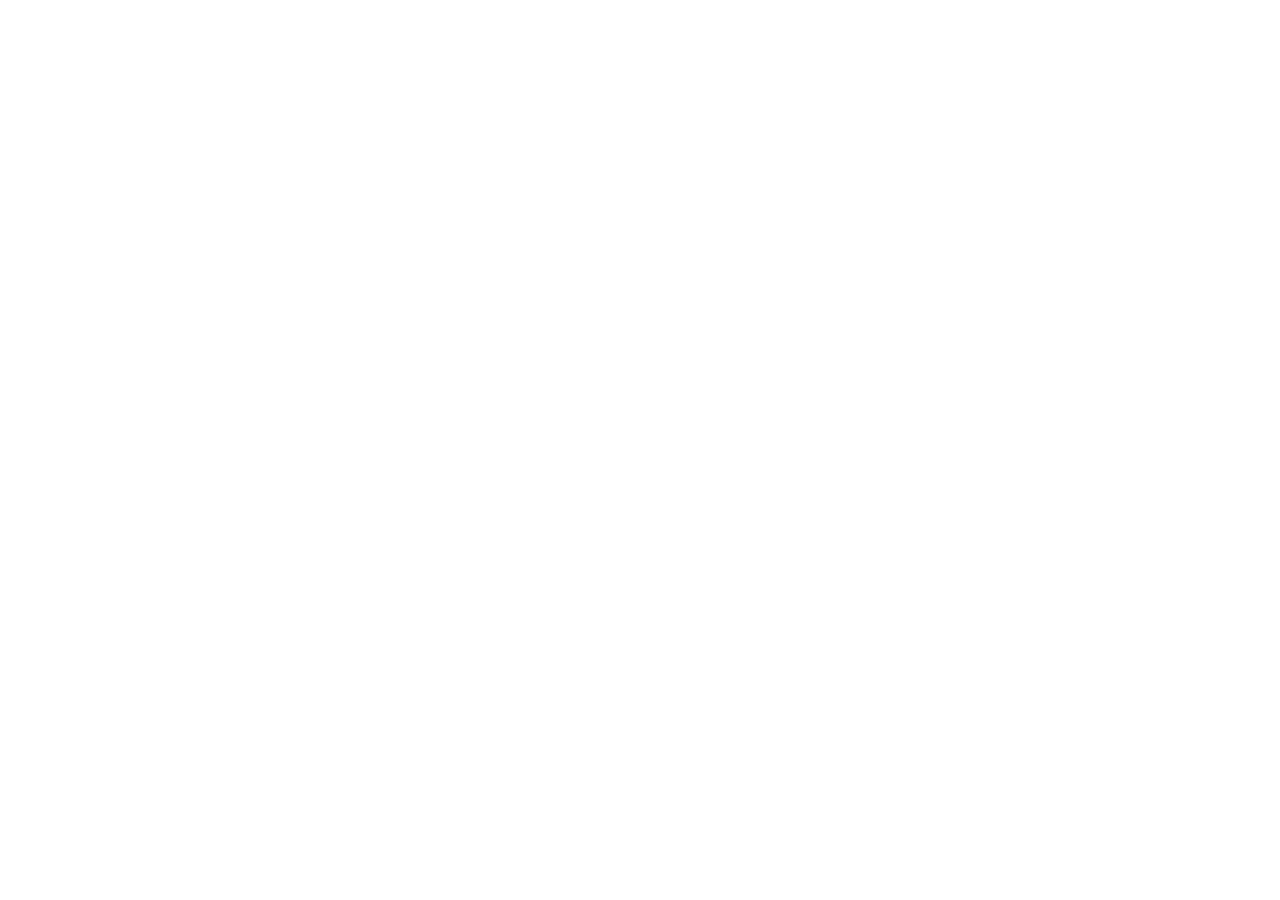
==== commit 02d9bd5f: "Update index.html" ====
--- a/index.html
+++ b/index.html
@@ -1,6 +1,7 @@
 <!doctype html>
 <html lang="pt-PT">
   <head>
+    <base href="/gustavoluiseduardo/">
     <meta charset="UTF-8" />
     <meta name="viewport" content="width=device-width, initial-scale=1.0" />
     <meta name="description" content="EcoByte - Organização sem fins lucrativos que produz computadores acessíveis para a educação em países subdesenvolvidos." />
